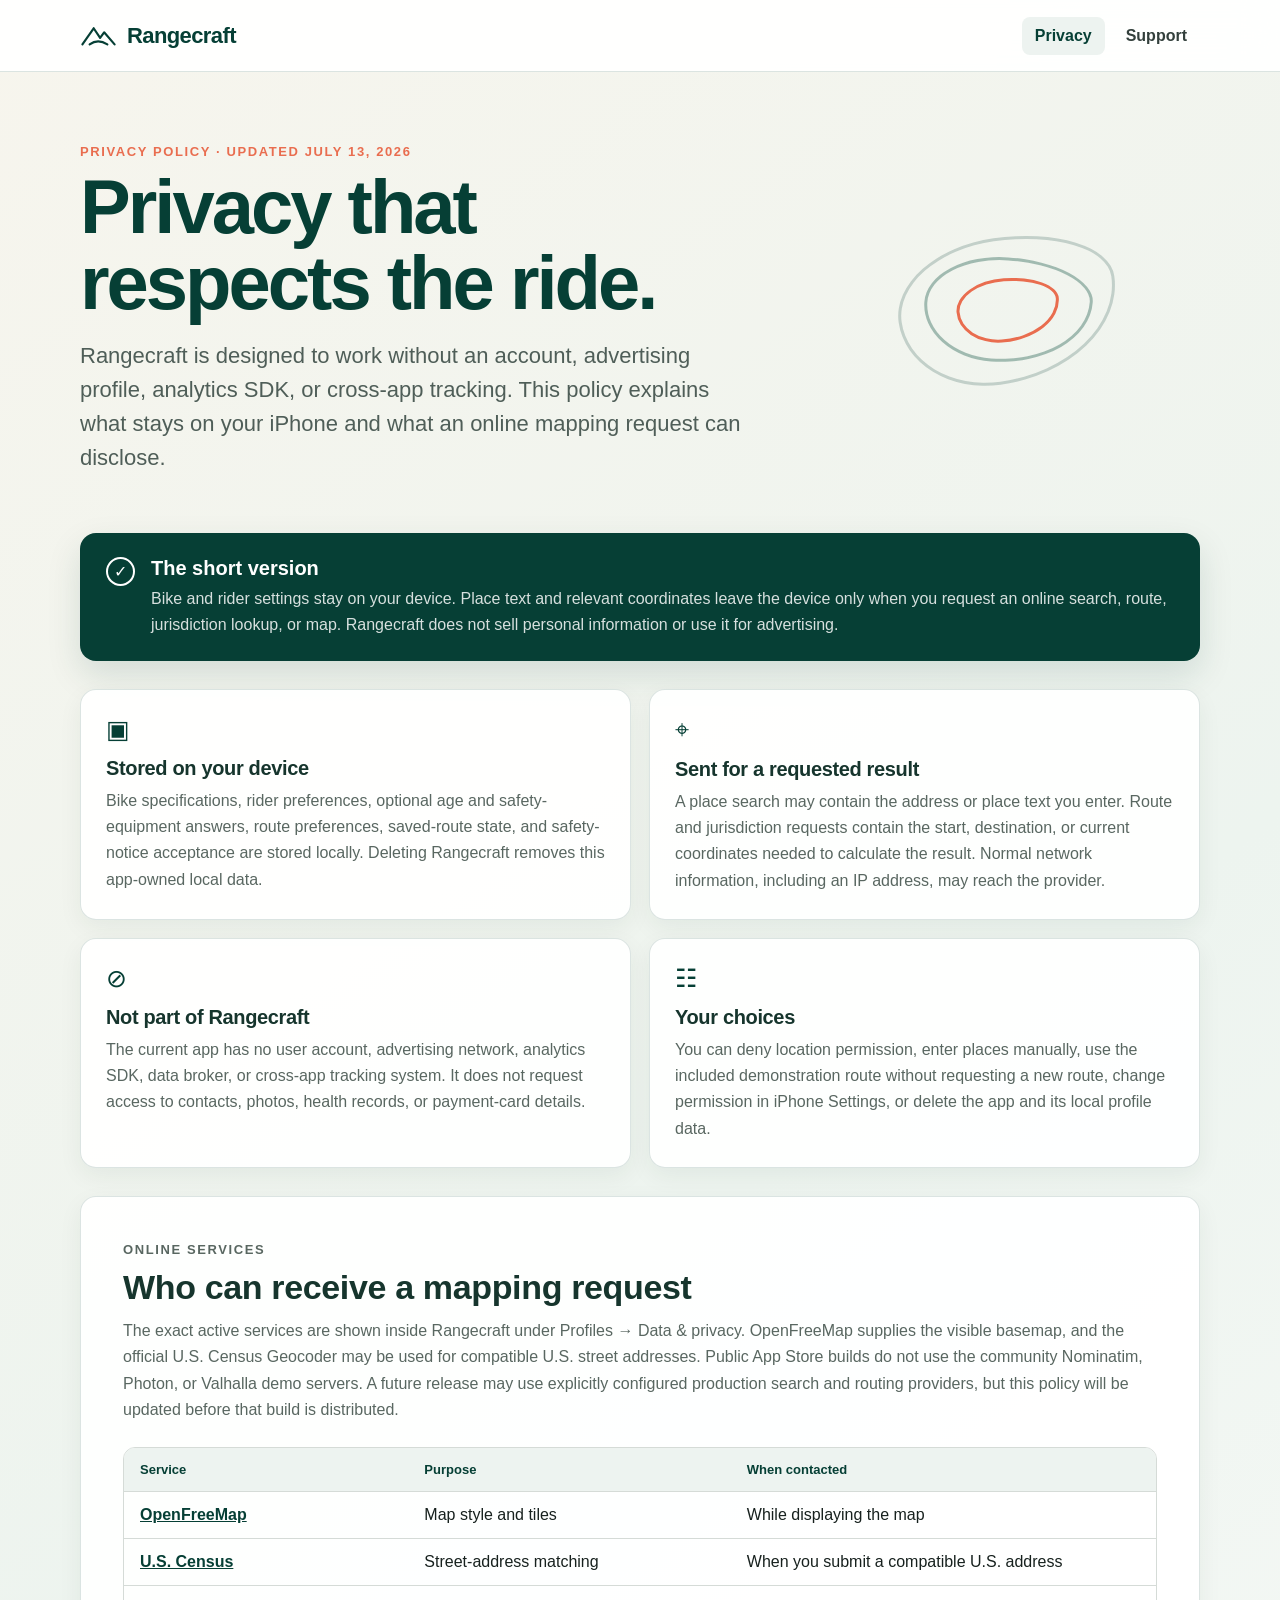
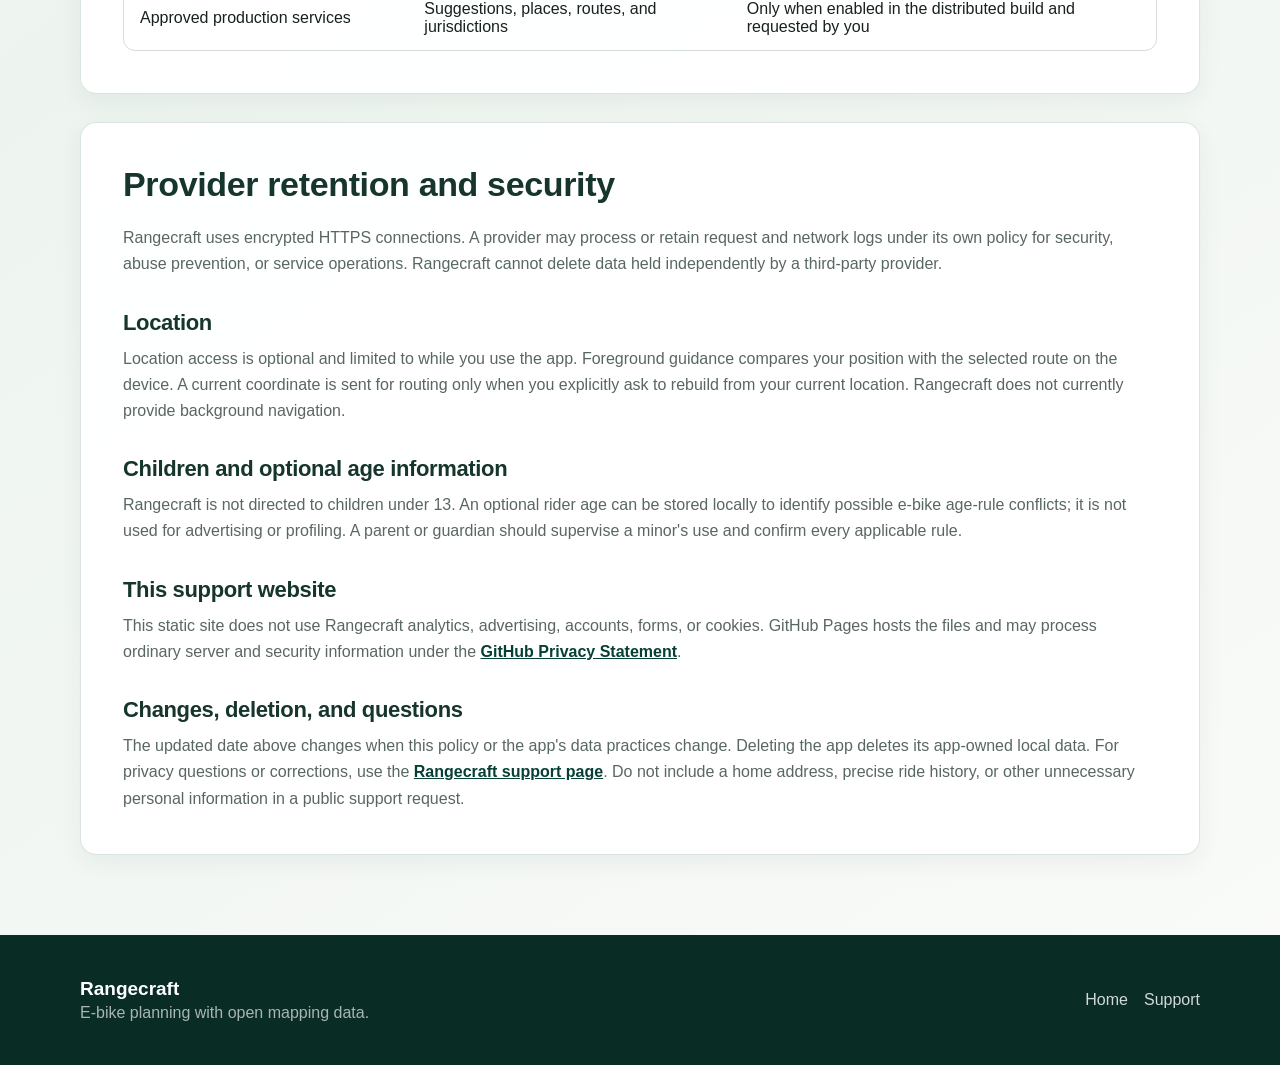
==== privacy/index.html @ 7d74fd7f "Publish Rangecraft privacy and support site" ====
<!doctype html>
<html lang="en">
  <head>
    <meta charset="UTF-8" />
    <meta name="viewport" content="width=device-width, initial-scale=1" />
    <meta name="description" content="Privacy policy for the Rangecraft e-bike route planner." />
    <meta name="color-scheme" content="light" />
    <title>Privacy Policy · Rangecraft</title>
    <link rel="canonical" href="https://moebiusrex.github.io/rangecraft-support/privacy/" />
    <link rel="stylesheet" href="../styles.css" />
  </head>
  <body>
    <header class="site-header">
      <a class="brand" href="../" aria-label="Rangecraft support home">
        <svg viewBox="0 0 46 32" role="img" aria-label="Rangecraft mountain route mark">
          <path d="M3 27 17 7l8 12 5-7 13 15" />
          <path d="M12 27c7-5 14-5 22 0" />
        </svg>
        <span>Rangecraft</span>
      </a>
      <nav aria-label="Information pages">
        <a aria-current="page" href="./">Privacy</a>
        <a href="../support/">Support</a>
      </nav>
    </header>

    <main class="page-shell">
      <section class="hero">
        <div>
          <p class="eyebrow">Privacy policy · Updated July 13, 2026</p>
          <h1>Privacy that respects the ride.</h1>
          <p class="hero-copy">
            Rangecraft is designed to work without an account, advertising profile, analytics SDK,
            or cross-app tracking. This policy explains what stays on your iPhone and what an online
            mapping request can disclose.
          </p>
        </div>
        <div class="contours" aria-hidden="true"><span></span><span></span><span></span></div>
      </section>

      <section class="callout callout--green">
        <div class="callout-symbol" aria-hidden="true">✓</div>
        <div>
          <h2>The short version</h2>
          <p>
            Bike and rider settings stay on your device. Place text and relevant coordinates leave
            the device only when you request an online search, route, jurisdiction lookup, or map.
            Rangecraft does not sell personal information or use it for advertising.
          </p>
        </div>
      </section>

      <div class="card-grid">
        <article class="card">
          <span class="card-icon" aria-hidden="true">▣</span>
          <h2>Stored on your device</h2>
          <p>
            Bike specifications, rider preferences, optional age and safety-equipment answers,
            route preferences, saved-route state, and safety-notice acceptance are stored locally.
            Deleting Rangecraft removes this app-owned local data.
          </p>
        </article>
        <article class="card">
          <span class="card-icon" aria-hidden="true">⌖</span>
          <h2>Sent for a requested result</h2>
          <p>
            A place search may contain the address or place text you enter. Route and jurisdiction
            requests contain the start, destination, or current coordinates needed to calculate the
            result. Normal network information, including an IP address, may reach the provider.
          </p>
        </article>
        <article class="card">
          <span class="card-icon" aria-hidden="true">⊘</span>
          <h2>Not part of Rangecraft</h2>
          <p>
            The current app has no user account, advertising network, analytics SDK, data broker,
            or cross-app tracking system. It does not request access to contacts, photos, health
            records, or payment-card details.
          </p>
        </article>
        <article class="card">
          <span class="card-icon" aria-hidden="true">☷</span>
          <h2>Your choices</h2>
          <p>
            You can deny location permission, enter places manually, use the included demonstration
            route without requesting a new route, change permission in iPhone Settings, or delete the
            app and its local profile data.
          </p>
        </article>
      </div>

      <section class="prose-section">
        <p class="kicker">Online services</p>
        <h2>Who can receive a mapping request</h2>
        <p>
          The exact active services are shown inside Rangecraft under Profiles → Data &amp; privacy.
          OpenFreeMap supplies the visible basemap, and the official U.S. Census Geocoder may be used
          for compatible U.S. street addresses. Public App Store builds do not use the community
          Nominatim, Photon, or Valhalla demo servers. A future release may use explicitly configured
          production search and routing providers, but this policy will be updated before that build
          is distributed.
        </p>

        <div class="provider-table" role="table" aria-label="Mapping provider purposes">
          <div class="provider-heading" role="row">
            <span role="columnheader">Service</span><span role="columnheader">Purpose</span><span role="columnheader">When contacted</span>
          </div>
          <div role="row">
            <a role="cell" href="https://openfreemap.org/privacy/">OpenFreeMap</a><span role="cell">Map style and tiles</span><span role="cell">While displaying the map</span>
          </div>
          <div role="row">
            <a role="cell" href="https://geocoding.geo.census.gov/geocoder/">U.S. Census</a><span role="cell">Street-address matching</span><span role="cell">When you submit a compatible U.S. address</span>
          </div>
          <div role="row">
            <span role="cell">Approved production services</span><span role="cell">Suggestions, places, routes, and jurisdictions</span><span role="cell">Only when enabled in the distributed build and requested by you</span>
          </div>
        </div>
      </section>

      <section class="prose-section stacked-prose">
        <h2>Provider retention and security</h2>
        <p>
          Rangecraft uses encrypted HTTPS connections. A provider may process or retain request and
          network logs under its own policy for security, abuse prevention, or service operations.
          Rangecraft cannot delete data held independently by a third-party provider.
        </p>
        <h2>Location</h2>
        <p>
          Location access is optional and limited to while you use the app. Foreground guidance compares
          your position with the selected route on the device. A current coordinate is sent for routing
          only when you explicitly ask to rebuild from your current location. Rangecraft does not
          currently provide background navigation.
        </p>
        <h2>Children and optional age information</h2>
        <p>
          Rangecraft is not directed to children under 13. An optional rider age can be stored locally
          to identify possible e-bike age-rule conflicts; it is not used for advertising or profiling.
          A parent or guardian should supervise a minor's use and confirm every applicable rule.
        </p>
        <h2>This support website</h2>
        <p>
          This static site does not use Rangecraft analytics, advertising, accounts, forms, or cookies.
          GitHub Pages hosts the files and may process ordinary server and security information under
          the <a href="https://docs.github.com/en/site-policy/privacy-policies/github-general-privacy-statement">GitHub Privacy Statement</a>.
        </p>
        <h2>Changes, deletion, and questions</h2>
        <p>
          The updated date above changes when this policy or the app's data practices change. Deleting
          the app deletes its app-owned local data. For privacy questions or corrections, use the
          <a href="../support/">Rangecraft support page</a>. Do not include a home address, precise
          ride history, or other unnecessary personal information in a public support request.
        </p>
      </section>
    </main>

    <footer class="site-footer">
      <div><strong>Rangecraft</strong><span>E-bike planning with open mapping data.</span></div>
      <div><a href="../">Home</a><a href="../support/">Support</a></div>
    </footer>
  </body>
</html>
---- styles.css ----
:root {
  color: #17211e;
  background: #f3f5ef;
  font-family: -apple-system, BlinkMacSystemFont, "Segoe UI", sans-serif;
  font-synthesis: none;
  text-rendering: optimizeLegibility;
  --ink: #17211e;
  --muted: #596761;
  --green: #063f35;
  --green-hover: #0a5547;
  --moss: #5f8b7f;
  --mint: #dfeae5;
  --sand: #f7f5ed;
  --coral: #e96d4f;
  --border: #d5dbd7;
}

* { box-sizing: border-box; }
html, body { min-width: 320px; min-height: 100%; margin: 0; }
body { background: linear-gradient(145deg, var(--sand), #edf4ef 48%, #fafbf9); }
a { color: var(--green); }
a:focus-visible { outline: 3px solid rgba(233, 109, 79, .45); outline-offset: 3px; border-radius: 4px; }

.site-header {
  min-height: 72px;
  display: flex;
  align-items: center;
  justify-content: space-between;
  gap: 24px;
  padding: 0 max(24px, calc((100vw - 1120px) / 2));
  border-bottom: 1px solid rgba(6, 63, 53, .14);
  background: rgba(255, 255, 255, .93);
  backdrop-filter: blur(16px);
  position: sticky;
  top: 0;
  z-index: 10;
}

.brand { display: inline-flex; align-items: center; gap: 10px; color: var(--green); text-decoration: none; font-size: 22px; font-weight: 750; letter-spacing: -.6px; }
.brand svg { width: 37px; height: 29px; fill: none; stroke: currentColor; stroke-width: 2.7; stroke-linecap: round; stroke-linejoin: round; }
.site-header nav { display: flex; align-items: center; gap: 8px; }
.site-header nav a { padding: 10px 13px; border-radius: 8px; color: #33403c; text-decoration: none; font-weight: 650; }
.site-header nav a:hover, .site-header nav a[aria-current="page"] { color: var(--green); background: #edf3f0; }

.page-shell { width: min(1120px, calc(100% - 40px)); margin: 0 auto; padding-bottom: 80px; }
.hero { min-height: 390px; display: grid; grid-template-columns: minmax(0, 680px) 1fr; align-items: center; gap: 56px; padding: 72px 0 58px; }
.hero--home { min-height: 460px; }
.hero h1 { max-width: 730px; margin: 10px 0 18px; color: var(--green); font-size: clamp(42px, 6vw, 76px); line-height: 1; letter-spacing: -3px; }
.hero-copy { max-width: 700px; margin: 0; color: #4f5e58; font-size: clamp(18px, 2vw, 22px); line-height: 1.55; }
.eyebrow, .kicker { margin: 0; color: var(--coral); font-size: 13px; font-weight: 750; letter-spacing: 1.6px; text-transform: uppercase; }
.contours { min-height: 250px; position: relative; }
.contours span { position: absolute; inset: 50%; width: 220px; height: 146px; border: 3px solid rgba(6, 63, 53, .2); border-radius: 48% 52% 58% 42% / 48% 37% 63% 52%; transform: translate(-50%, -50%) rotate(-8deg); }
.contours span:nth-child(2) { width: 168px; height: 105px; border-color: rgba(95, 139, 127, .55); transform: translate(-50%, -50%) rotate(4deg); }
.contours span:nth-child(3) { width: 103px; height: 64px; border-color: var(--coral); transform: translate(-50%, -50%) rotate(-4deg); }

.choice-grid, .card-grid { display: grid; grid-template-columns: repeat(2, minmax(0, 1fr)); gap: 18px; }
.choice-card, .card, .prose-section { border: 1px solid rgba(6, 63, 53, .14); border-radius: 16px; background: rgba(255, 255, 255, .94); box-shadow: 0 8px 24px rgba(20, 50, 41, .06); }
.choice-card { min-height: 150px; display: grid; grid-template-columns: auto 1fr auto; align-items: center; gap: 18px; padding: 25px; color: var(--ink); text-decoration: none; }
.choice-card:hover { border-color: rgba(6, 63, 53, .35); box-shadow: 0 12px 30px rgba(20, 50, 41, .1); transform: translateY(-1px); }
.choice-icon { width: 48px; height: 48px; display: grid; place-items: center; border-radius: 50%; color: white; background: var(--green); font-size: 23px; font-weight: 700; }
.choice-card strong, .choice-card small { display: block; }
.choice-card strong { color: var(--green); font-size: 22px; }
.choice-card small { margin-top: 6px; color: var(--muted); font-size: 15px; line-height: 1.45; }
.choice-card .arrow { color: var(--coral); font-size: 25px; }

.notice, .callout { display: grid; grid-template-columns: auto 1fr; gap: 16px; align-items: start; border-radius: 16px; }
.notice { margin-top: 28px; padding: 24px 26px; border: 1px solid #e9b1a2; background: #fff2ed; }
.notice-symbol, .callout-symbol { width: 29px; height: 29px; display: grid; place-items: center; border: 2px solid currentColor; border-radius: 50%; font-weight: 800; }
.notice h2, .callout h2 { margin: 0 0 6px; font-size: 20px; }
.notice p, .callout p { margin: 0; line-height: 1.58; }
.callout { margin-bottom: 28px; padding: 24px 26px; color: white; box-shadow: 0 14px 34px rgba(6, 63, 53, .13); }
.callout--green { background: var(--green); }
.callout--safety { background: #633023; }
.callout p { color: rgba(255, 255, 255, .84); }

.card { padding: 25px; }
.card-icon { display: block; color: var(--green); font-size: 25px; font-weight: 750; }
.card h2, .prose-section h2 { color: #16352d; letter-spacing: -.35px; }
.card h2 { margin: 13px 0 8px; font-size: 20px; }
.card p, .prose-section p { margin: 0; color: var(--muted); line-height: 1.64; }
.card a, .prose-section a { font-weight: 680; }

.prose-section { margin-top: 28px; padding: clamp(25px, 4vw, 42px); }
.prose-section > h2:first-of-type { margin: 8px 0 11px; font-size: clamp(25px, 3vw, 34px); }
.provider-table { margin-top: 24px; border: 1px solid var(--border); border-radius: 12px; overflow: hidden; }
.provider-table > div { display: grid; grid-template-columns: 1.05fr 1.2fr 1.55fr; gap: 18px; padding: 14px 16px; border-top: 1px solid var(--border); align-items: center; }
.provider-table > div:first-child { border-top: 0; }
.provider-heading { background: #edf3f0; color: var(--green); font-size: 13px; font-weight: 750; }
.stacked-prose { display: grid; gap: 10px; }
.stacked-prose h2 { margin: 22px 0 0; font-size: 22px; }
.stacked-prose h2:first-child { margin-top: 0; }
.support-contact { background: linear-gradient(135deg, rgba(255, 255, 255, .97), rgba(223, 234, 229, .9)); }
.privacy-warning { max-width: 790px; margin-top: 20px; padding: 14px 16px; border: 1px solid #e1bd72; border-radius: 10px; color: #684e19; background: #fff8e7; line-height: 1.5; }
.privacy-warning strong { display: block; margin-bottom: 3px; }
.primary-link { width: fit-content; min-height: 48px; display: inline-flex; align-items: center; gap: 10px; margin-top: 20px; padding: 11px 17px; border-radius: 9px; color: white !important; background: var(--green); text-decoration: none; }
.primary-link:hover { background: var(--green-hover); }
.contact-secondary { margin-top: 17px !important; font-size: 14px; }

.site-footer { min-height: 130px; display: flex; align-items: center; justify-content: space-between; gap: 28px; padding: 28px max(24px, calc((100vw - 1120px) / 2)); border-top: 1px solid rgba(6, 63, 53, .14); color: white; background: #092c25; }
.site-footer > div { display: flex; align-items: center; gap: 16px; }
.site-footer > div:first-child { display: grid; gap: 4px; }
.site-footer strong { font-size: 19px; }
.site-footer span { color: rgba(255, 255, 255, .65); }
.site-footer a { color: rgba(255, 255, 255, .82); text-decoration: none; }
.site-footer a:hover { color: white; text-decoration: underline; }

@media (max-width: 800px) {
  .hero { grid-template-columns: 1fr; min-height: 0; padding: 64px 0 48px; }
  .hero--home { min-height: 0; }
  .contours { display: none; }
}

@media (max-width: 640px) {
  .site-header { min-height: 64px; padding: 0 16px; }
  .brand { font-size: 19px; }
  .brand svg { width: 32px; }
  .site-header nav a { padding: 9px 8px; font-size: 14px; }
  .page-shell { width: min(100% - 28px, 1120px); padding-bottom: 52px; }
  .hero { padding: 48px 0 36px; }
  .hero h1 { font-size: 43px; letter-spacing: -2px; }
  .choice-grid, .card-grid { grid-template-columns: 1fr; }
  .choice-card { grid-template-columns: auto 1fr; }
  .choice-card .arrow { display: none; }
  .notice, .callout { padding: 20px; }
  .provider-table { border: 0; display: grid; gap: 10px; overflow: visible; }
  .provider-table > div { grid-template-columns: 1fr; gap: 4px; border: 1px solid var(--border); border-radius: 10px; background: white; }
  .provider-heading { display: none !important; }
  .site-footer { align-items: flex-start; flex-direction: column; }
  .site-footer > div:last-child { flex-wrap: wrap; }
}

@media (prefers-reduced-motion: reduce) {
  *, *::before, *::after { scroll-behavior: auto !important; transition-duration: .01ms !important; }
}
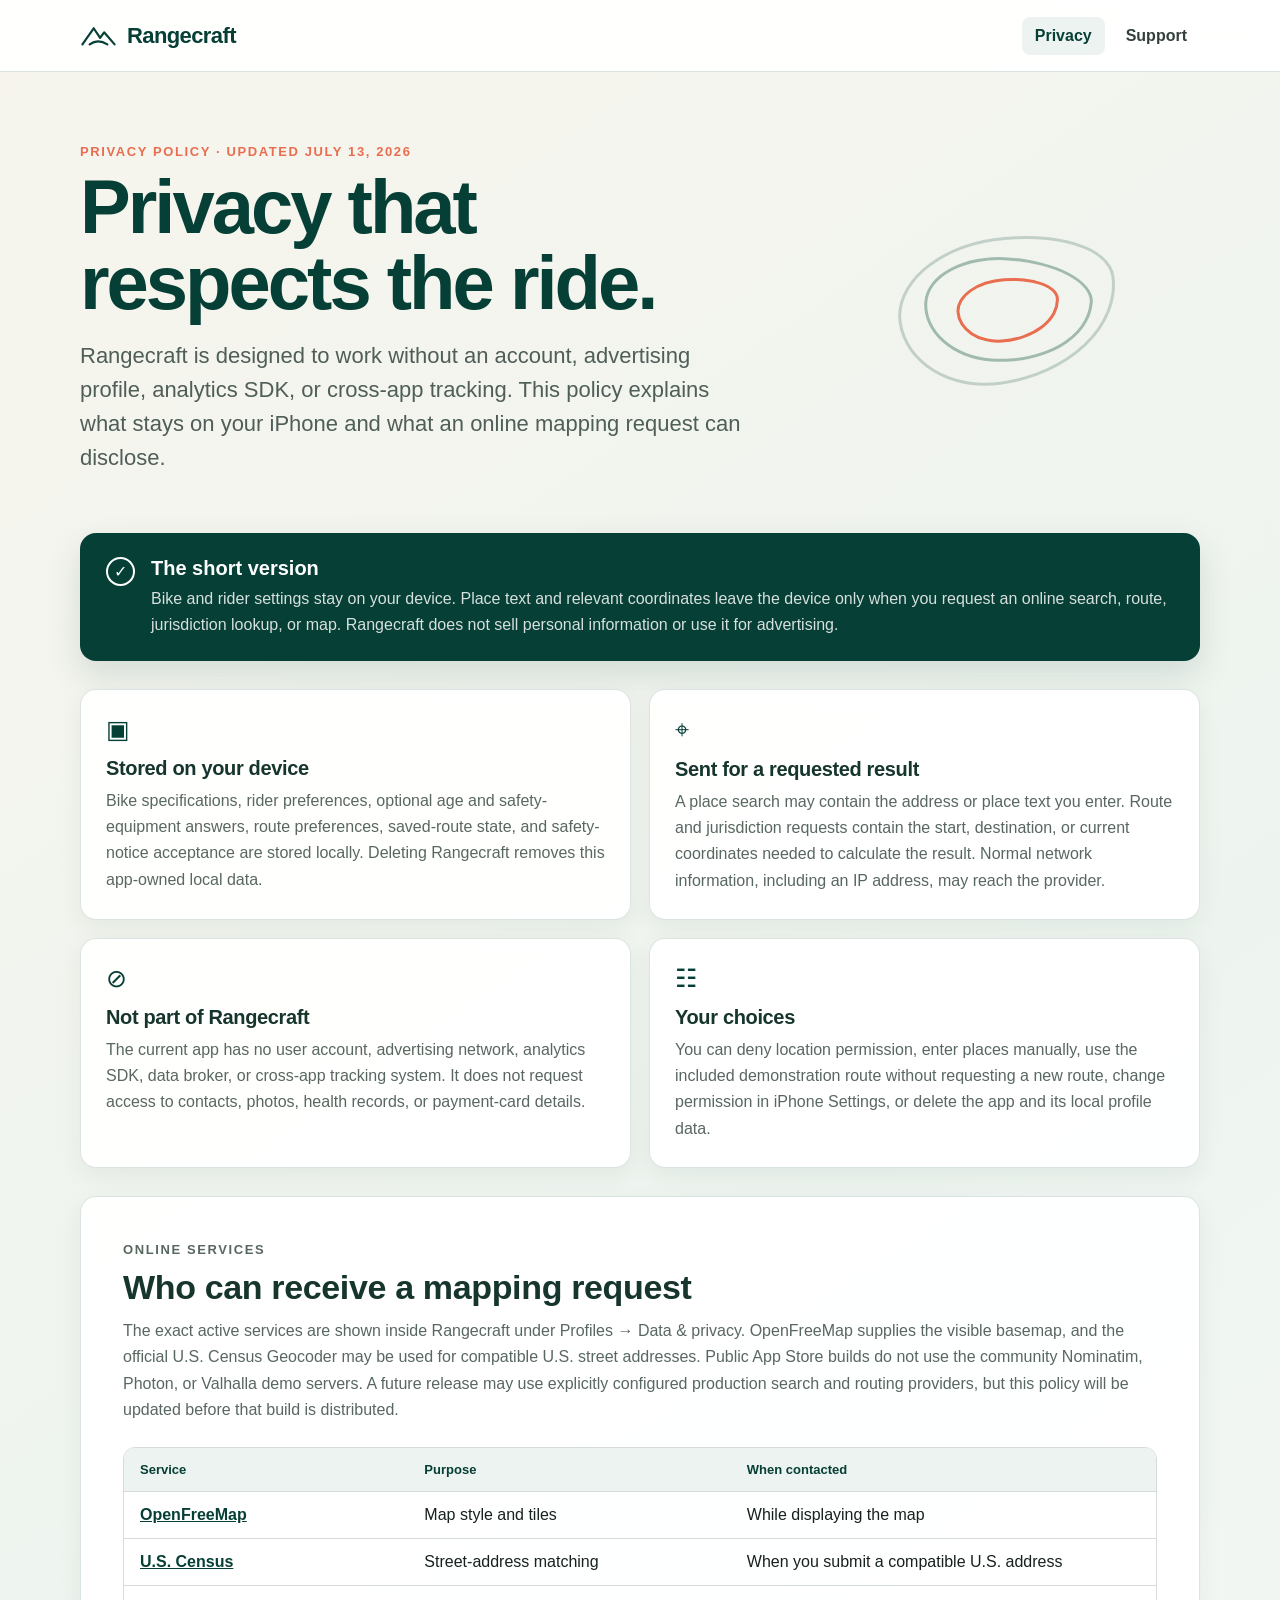
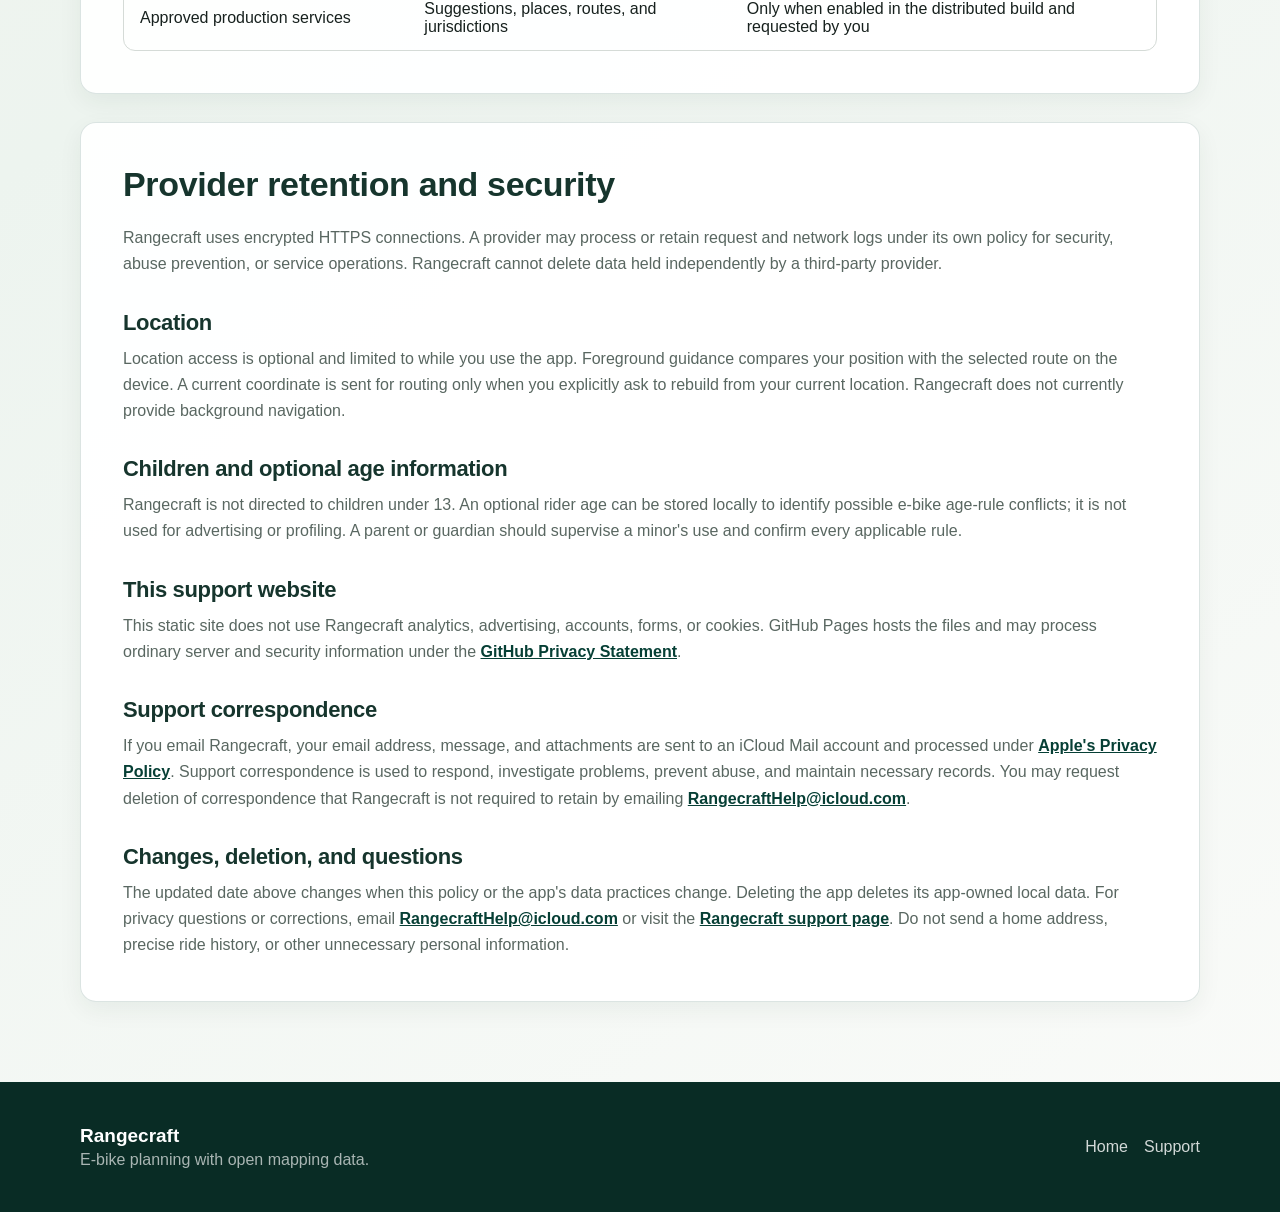
==== commit bdab5c2c: "Add private Rangecraft support contact" ====
--- a/privacy/index.html
+++ b/privacy/index.html
@@ -143,12 +143,21 @@
           GitHub Pages hosts the files and may process ordinary server and security information under
           the <a href="https://docs.github.com/en/site-policy/privacy-policies/github-general-privacy-statement">GitHub Privacy Statement</a>.
         </p>
+        <h2>Support correspondence</h2>
+        <p>
+          If you email Rangecraft, your email address, message, and attachments are sent to an iCloud
+          Mail account and processed under <a href="https://www.apple.com/legal/privacy/">Apple's Privacy Policy</a>.
+          Support correspondence is used to respond, investigate problems, prevent abuse, and maintain
+          necessary records. You may request deletion of correspondence that Rangecraft is not required
+          to retain by emailing <a href="mailto:RangecraftHelp@icloud.com">RangecraftHelp@icloud.com</a>.
+        </p>
         <h2>Changes, deletion, and questions</h2>
         <p>
           The updated date above changes when this policy or the app's data practices change. Deleting
-          the app deletes its app-owned local data. For privacy questions or corrections, use the
-          <a href="../support/">Rangecraft support page</a>. Do not include a home address, precise
-          ride history, or other unnecessary personal information in a public support request.
+          the app deletes its app-owned local data. For privacy questions or corrections, email
+          <a href="mailto:RangecraftHelp@icloud.com">RangecraftHelp@icloud.com</a> or visit the
+          <a href="../support/">Rangecraft support page</a>. Do not send a home address, precise ride
+          history, or other unnecessary personal information.
         </p>
       </section>
     </main>
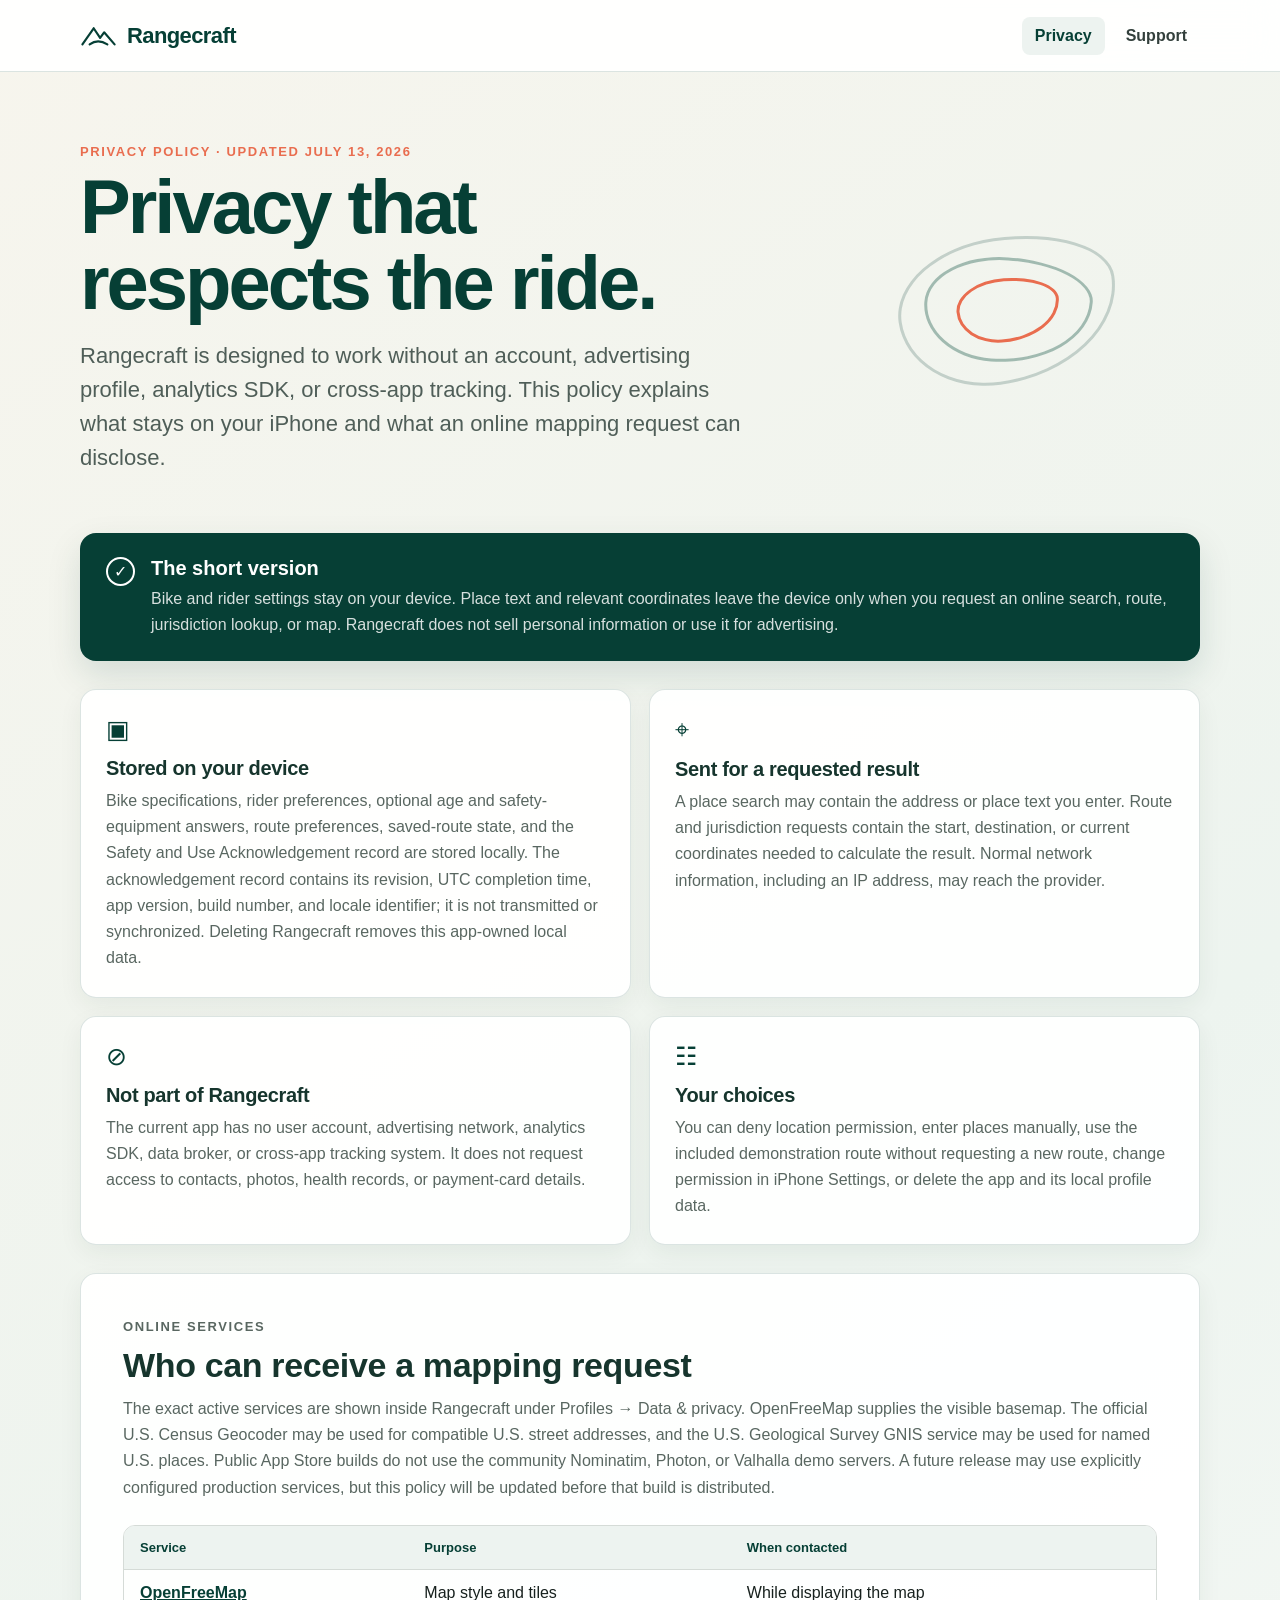
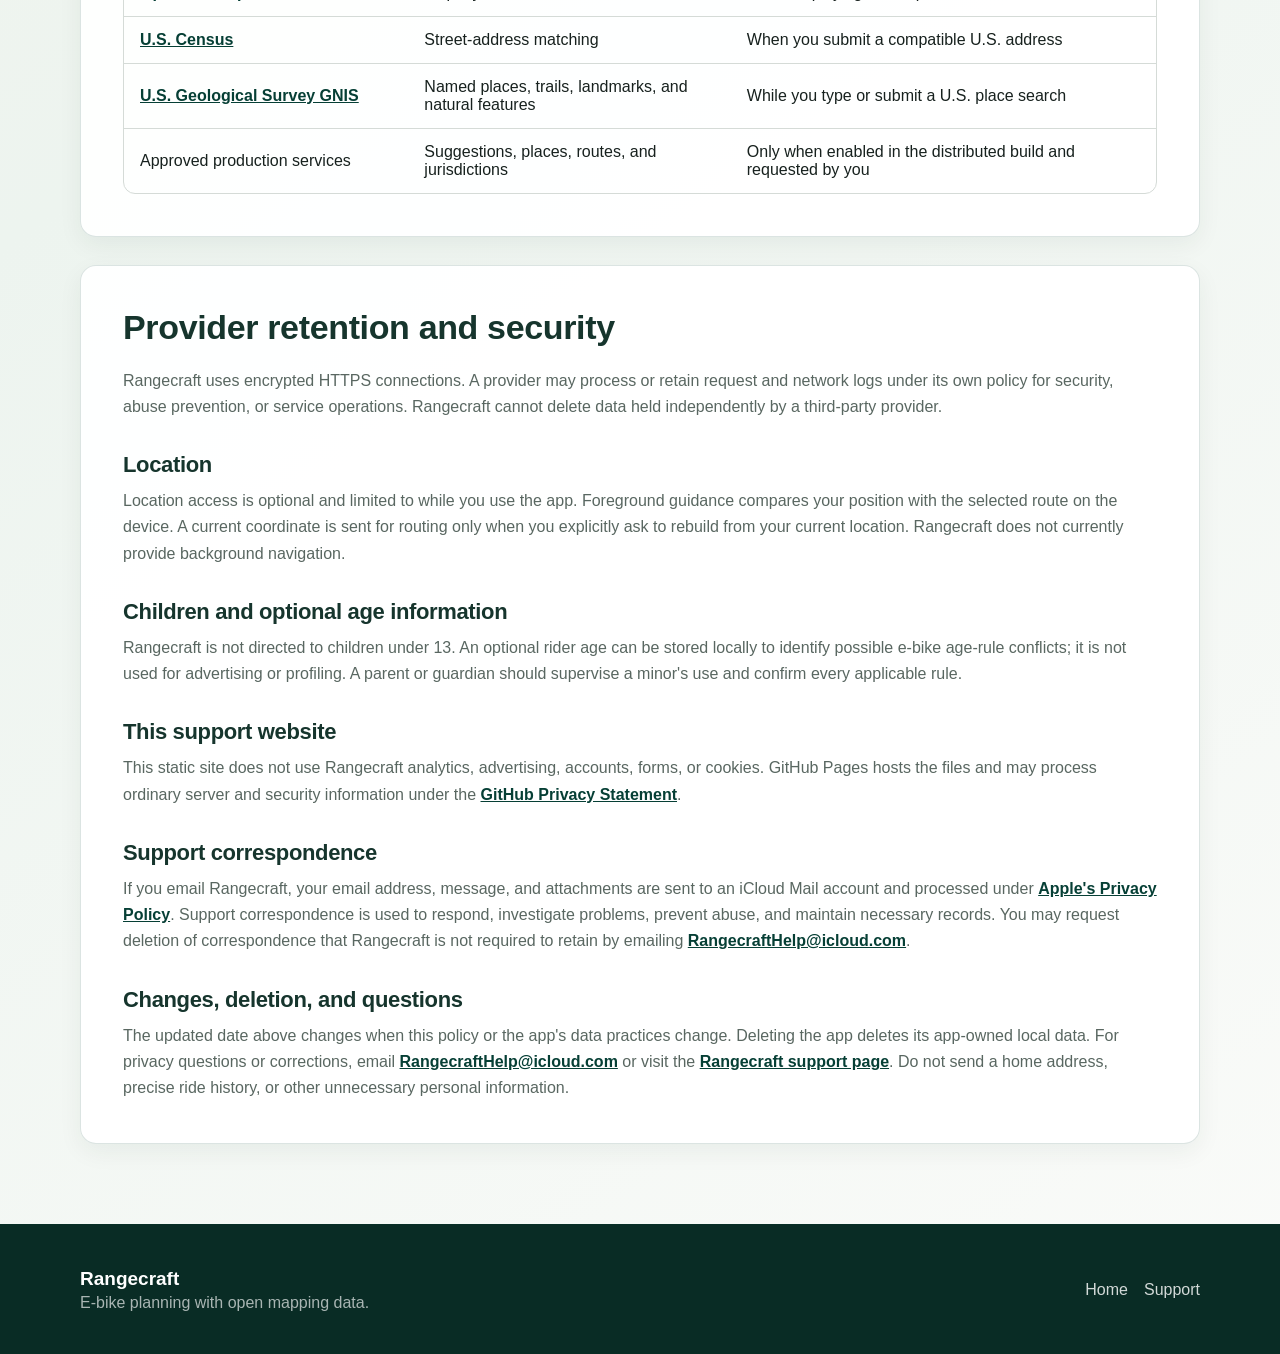
==== commit ae063e63: "Align public safety and privacy guidance" ====
--- a/privacy/index.html
+++ b/privacy/index.html
@@ -56,7 +56,9 @@
           <h2>Stored on your device</h2>
           <p>
             Bike specifications, rider preferences, optional age and safety-equipment answers,
-            route preferences, saved-route state, and safety-notice acceptance are stored locally.
+            route preferences, saved-route state, and the Safety and Use Acknowledgement record are
+            stored locally. The acknowledgement record contains its revision, UTC completion time,
+            app version, build number, and locale identifier; it is not transmitted or synchronized.
             Deleting Rangecraft removes this app-owned local data.
           </p>
         </article>
@@ -94,11 +96,11 @@
         <h2>Who can receive a mapping request</h2>
         <p>
           The exact active services are shown inside Rangecraft under Profiles → Data &amp; privacy.
-          OpenFreeMap supplies the visible basemap, and the official U.S. Census Geocoder may be used
-          for compatible U.S. street addresses. Public App Store builds do not use the community
-          Nominatim, Photon, or Valhalla demo servers. A future release may use explicitly configured
-          production search and routing providers, but this policy will be updated before that build
-          is distributed.
+          OpenFreeMap supplies the visible basemap. The official U.S. Census Geocoder may be used
+          for compatible U.S. street addresses, and the U.S. Geological Survey GNIS service may be
+          used for named U.S. places. Public App Store builds do not use the community Nominatim,
+          Photon, or Valhalla demo servers. A future release may use explicitly configured production
+          services, but this policy will be updated before that build is distributed.
         </p>
 
         <div class="provider-table" role="table" aria-label="Mapping provider purposes">
@@ -110,6 +112,9 @@
           </div>
           <div role="row">
             <a role="cell" href="https://geocoding.geo.census.gov/geocoder/">U.S. Census</a><span role="cell">Street-address matching</span><span role="cell">When you submit a compatible U.S. address</span>
+          </div>
+          <div role="row">
+            <a role="cell" href="https://www.usgs.gov/us-board-on-geographic-names/download-gnis-data">U.S. Geological Survey GNIS</a><span role="cell">Named places, trails, landmarks, and natural features</span><span role="cell">While you type or submit a U.S. place search</span>
           </div>
           <div role="row">
             <span role="cell">Approved production services</span><span role="cell">Suggestions, places, routes, and jurisdictions</span><span role="cell">Only when enabled in the distributed build and requested by you</span>
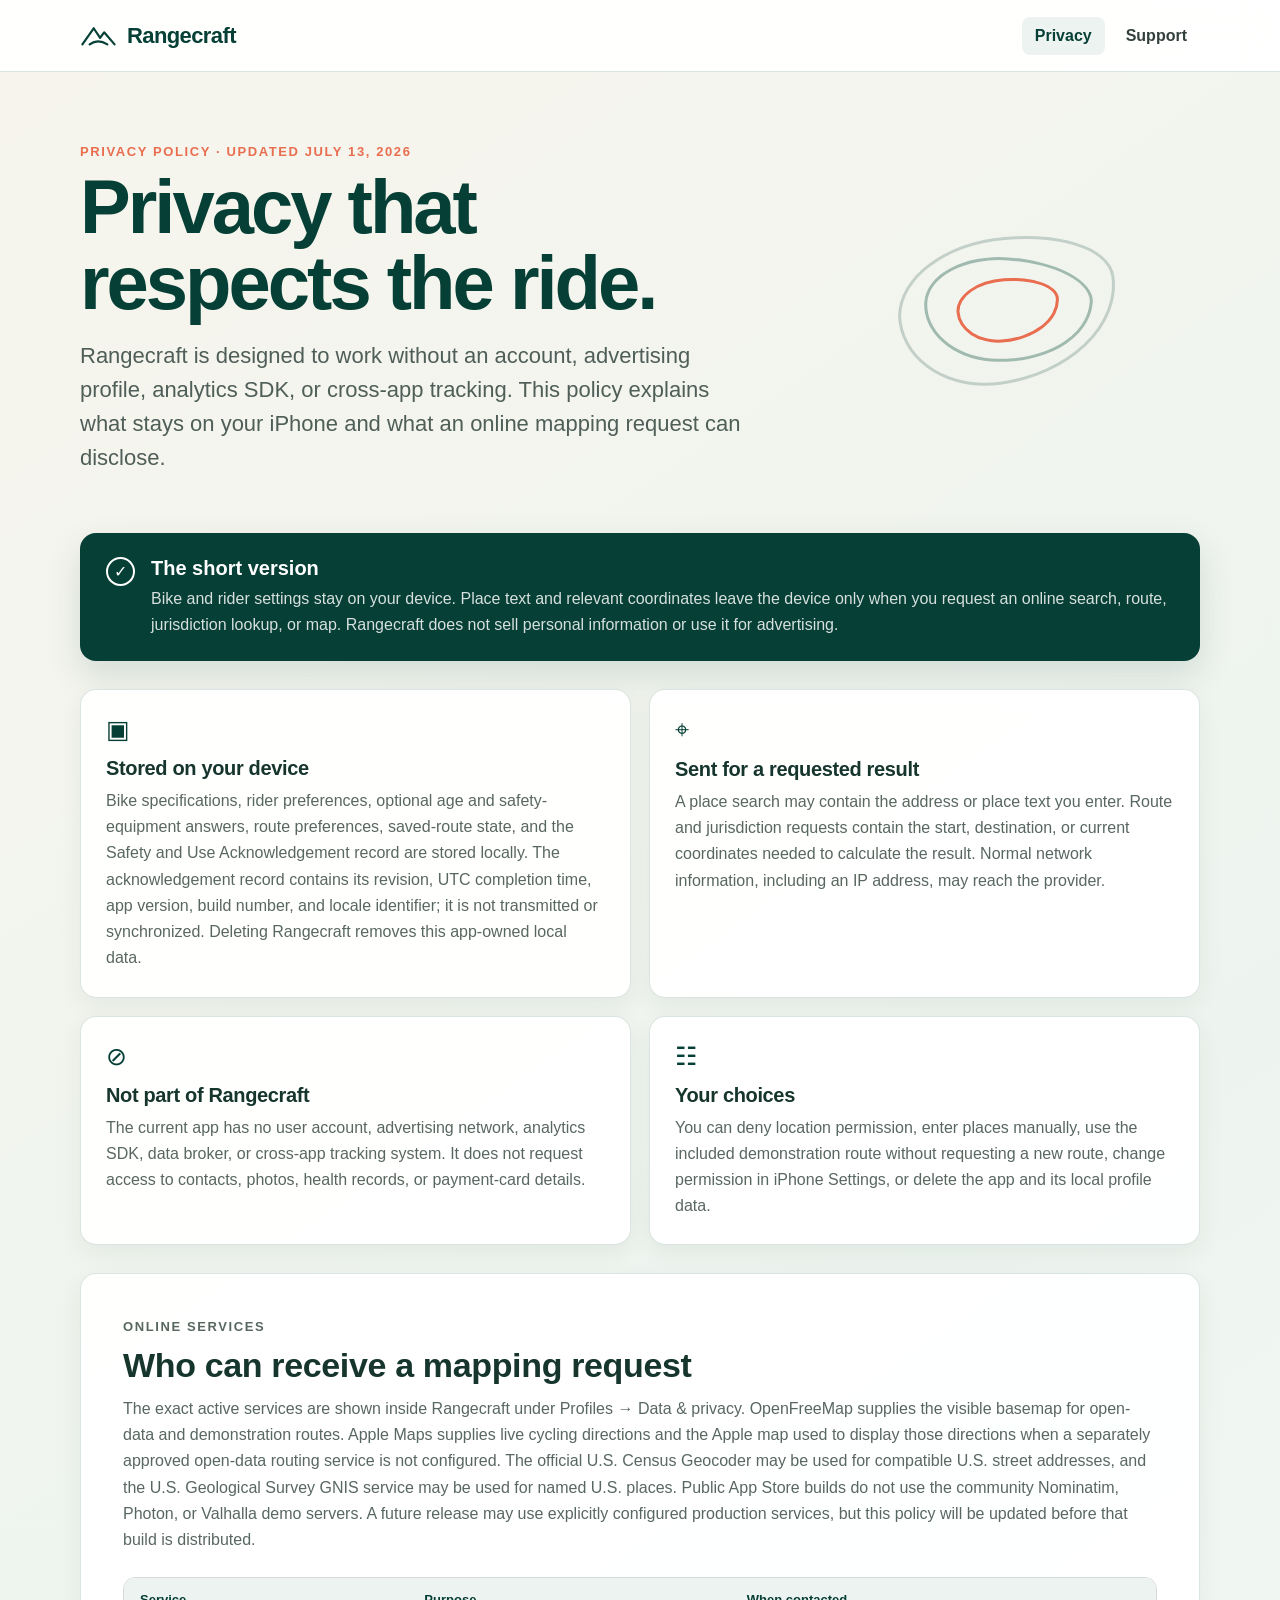
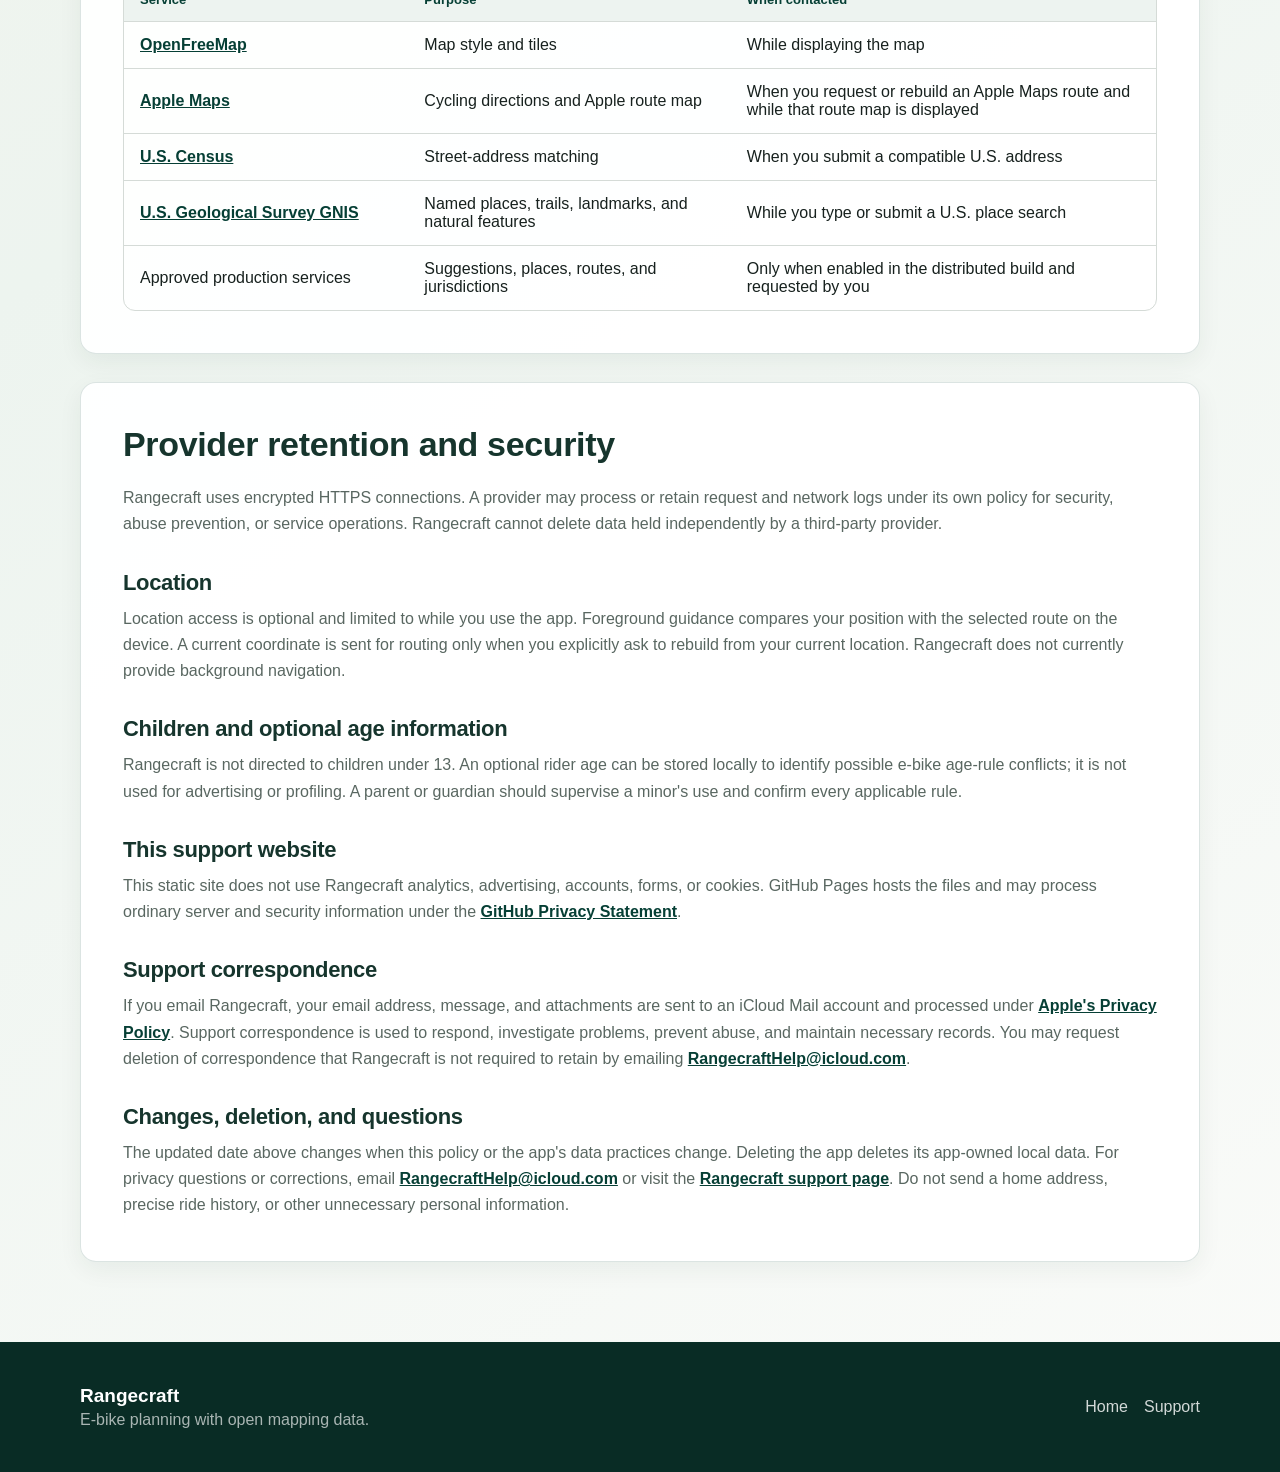
==== commit 159f12d6: "Document Apple Maps routing privacy" ====
--- a/privacy/index.html
+++ b/privacy/index.html
@@ -96,11 +96,13 @@
         <h2>Who can receive a mapping request</h2>
         <p>
           The exact active services are shown inside Rangecraft under Profiles → Data &amp; privacy.
-          OpenFreeMap supplies the visible basemap. The official U.S. Census Geocoder may be used
-          for compatible U.S. street addresses, and the U.S. Geological Survey GNIS service may be
-          used for named U.S. places. Public App Store builds do not use the community Nominatim,
-          Photon, or Valhalla demo servers. A future release may use explicitly configured production
-          services, but this policy will be updated before that build is distributed.
+          OpenFreeMap supplies the visible basemap for open-data and demonstration routes. Apple Maps
+          supplies live cycling directions and the Apple map used to display those directions when a
+          separately approved open-data routing service is not configured. The official U.S. Census
+          Geocoder may be used for compatible U.S. street addresses, and the U.S. Geological Survey
+          GNIS service may be used for named U.S. places. Public App Store builds do not use the
+          community Nominatim, Photon, or Valhalla demo servers. A future release may use explicitly
+          configured production services, but this policy will be updated before that build is distributed.
         </p>
 
         <div class="provider-table" role="table" aria-label="Mapping provider purposes">
@@ -109,6 +111,9 @@
           </div>
           <div role="row">
             <a role="cell" href="https://openfreemap.org/privacy/">OpenFreeMap</a><span role="cell">Map style and tiles</span><span role="cell">While displaying the map</span>
+          </div>
+          <div role="row">
+            <a role="cell" href="https://www.apple.com/legal/privacy/data/en/apple-maps/">Apple Maps</a><span role="cell">Cycling directions and Apple route map</span><span role="cell">When you request or rebuild an Apple Maps route and while that route map is displayed</span>
           </div>
           <div role="row">
             <a role="cell" href="https://geocoding.geo.census.gov/geocoder/">U.S. Census</a><span role="cell">Street-address matching</span><span role="cell">When you submit a compatible U.S. address</span>
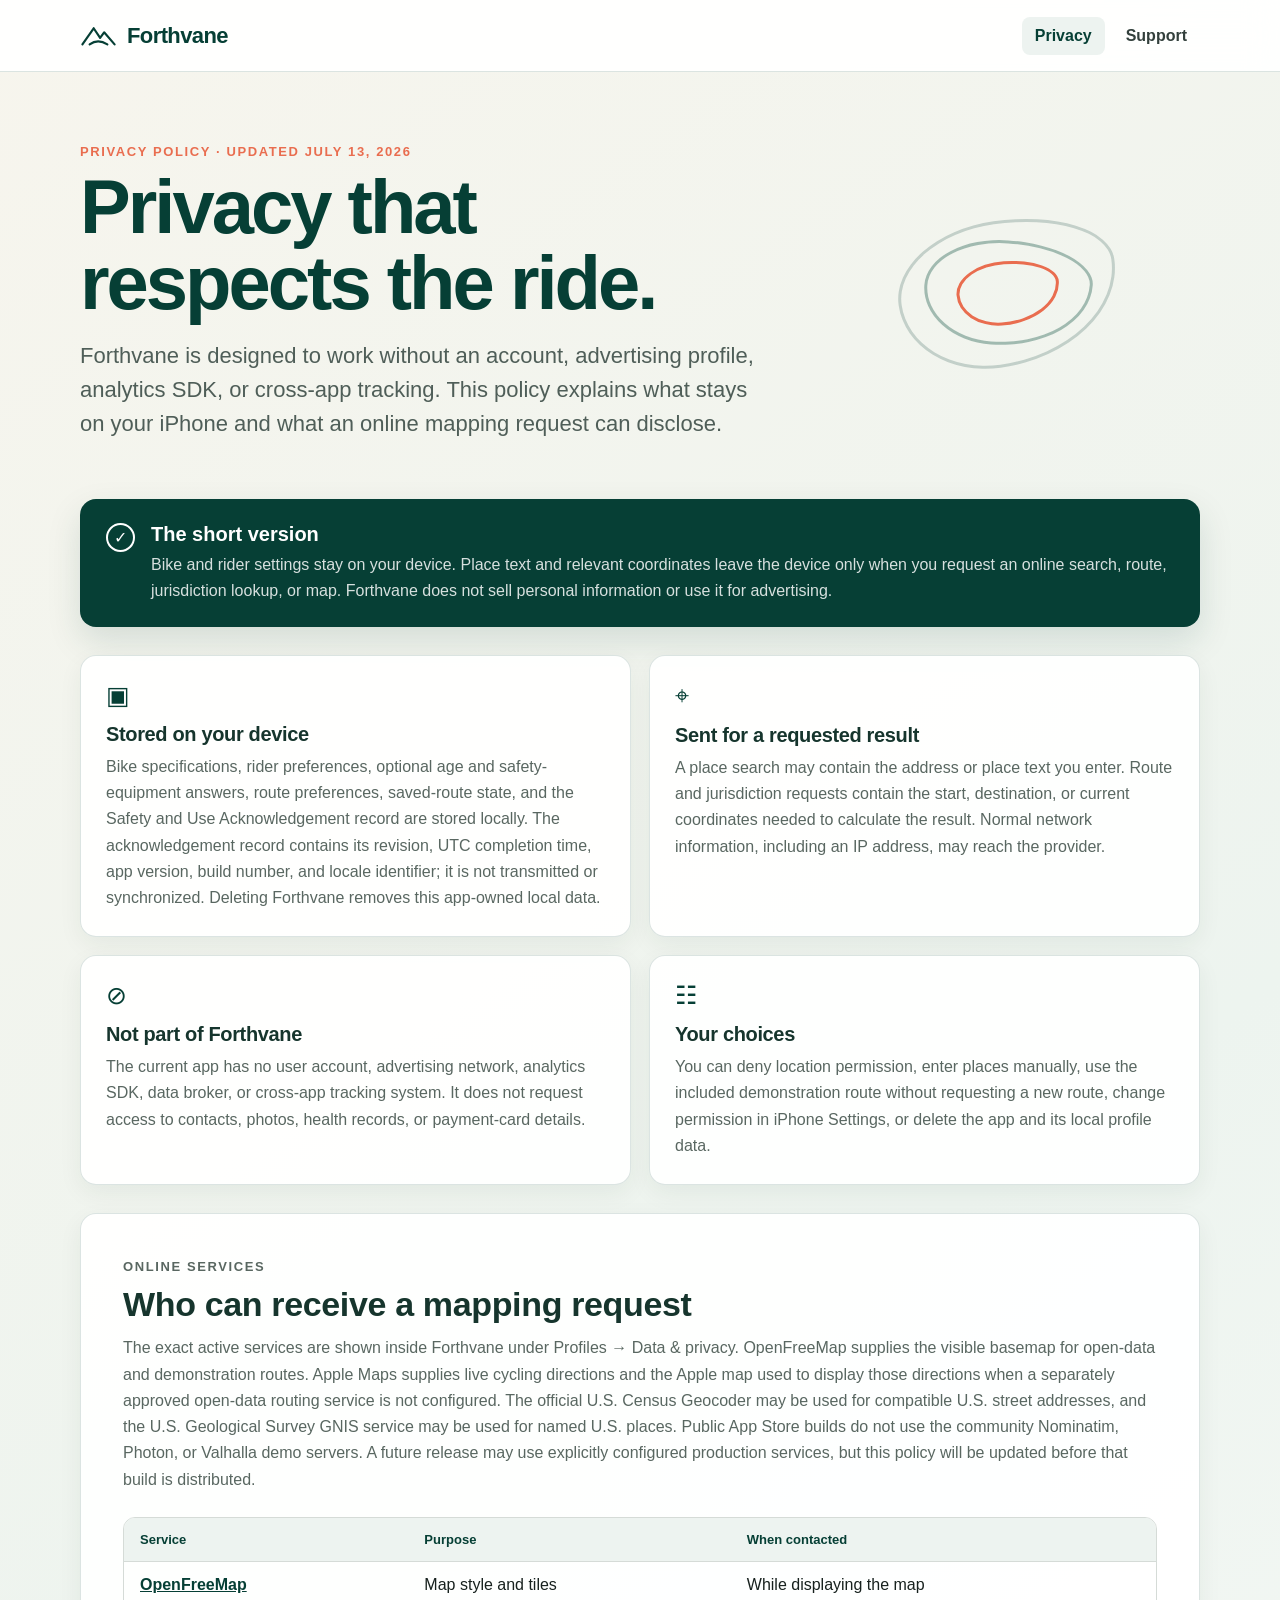
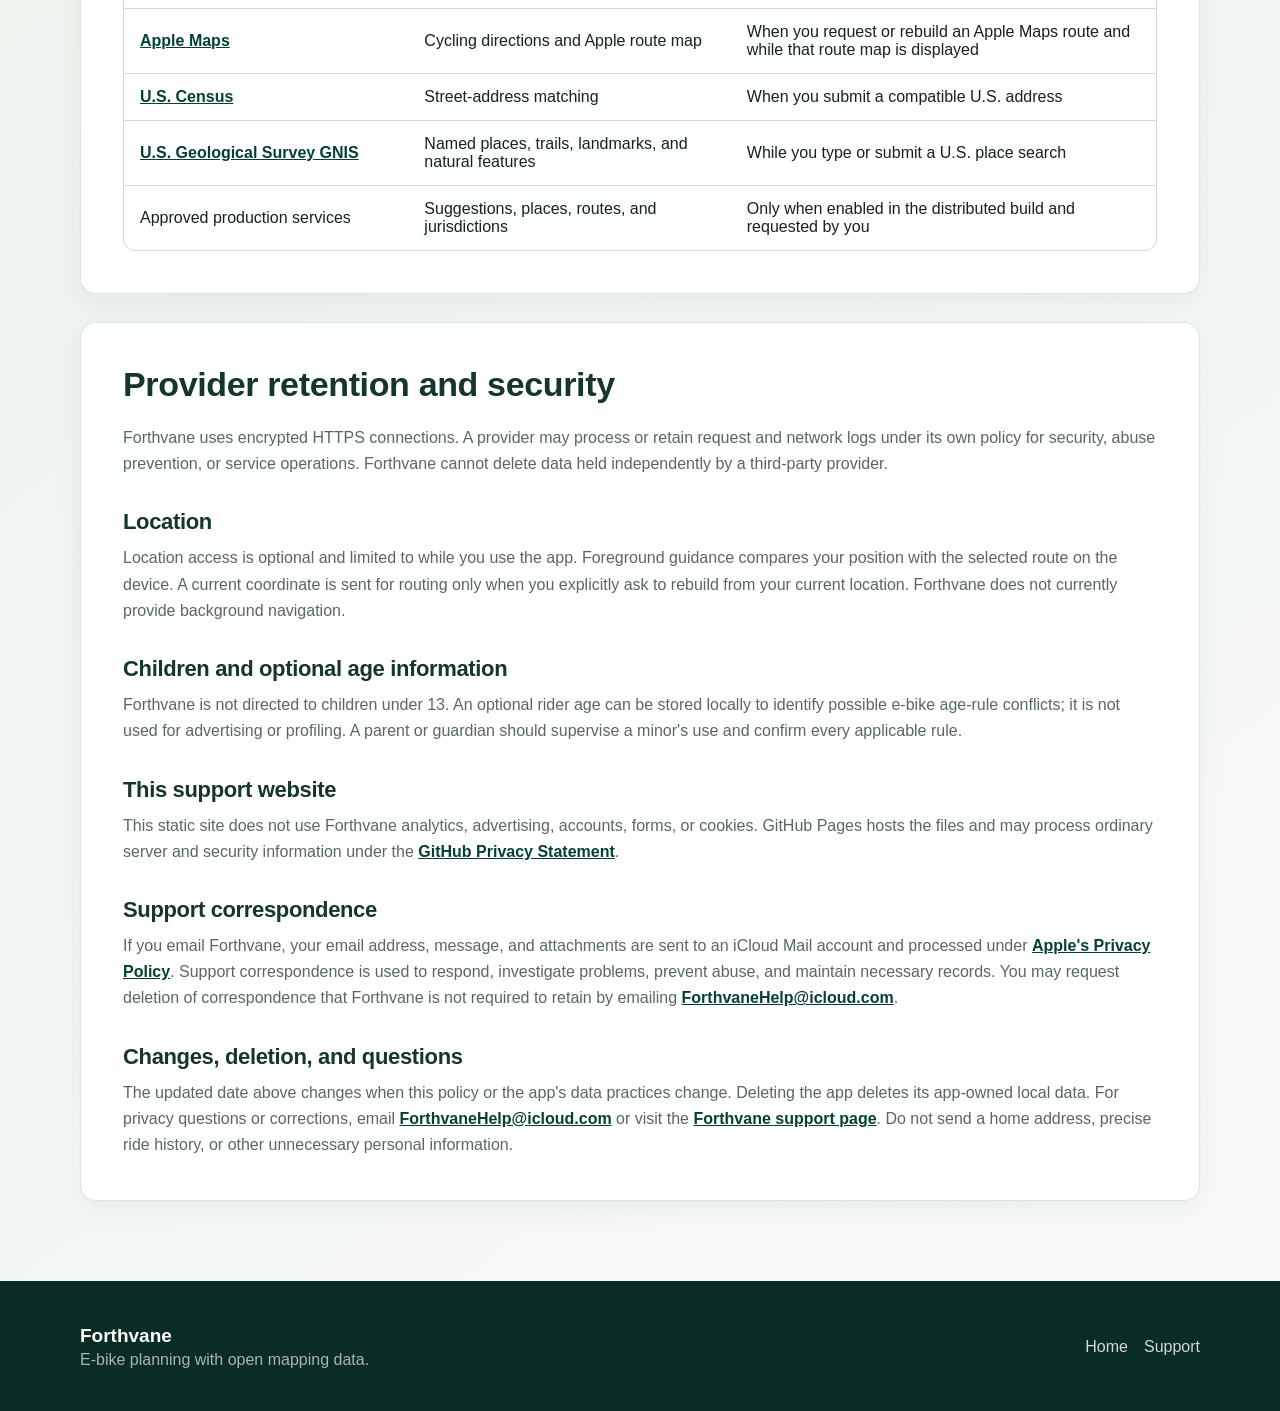
==== commit 0b64ea07: "Publish Forthvane support email" ====
--- a/privacy/index.html
+++ b/privacy/index.html
@@ -3,20 +3,20 @@
   <head>
     <meta charset="UTF-8" />
     <meta name="viewport" content="width=device-width, initial-scale=1" />
-    <meta name="description" content="Privacy policy for the Rangecraft e-bike route planner." />
+    <meta name="description" content="Privacy policy for the Forthvane e-bike route planner." />
     <meta name="color-scheme" content="light" />
-    <title>Privacy Policy · Rangecraft</title>
-    <link rel="canonical" href="https://moebiusrex.github.io/rangecraft-support/privacy/" />
+    <title>Privacy Policy · Forthvane</title>
+    <link rel="canonical" href="https://moebiusrex.github.io/forthvane-support/privacy/" />
     <link rel="stylesheet" href="../styles.css" />
   </head>
   <body>
     <header class="site-header">
-      <a class="brand" href="../" aria-label="Rangecraft support home">
-        <svg viewBox="0 0 46 32" role="img" aria-label="Rangecraft mountain route mark">
+      <a class="brand" href="../" aria-label="Forthvane support home">
+        <svg viewBox="0 0 46 32" role="img" aria-label="Forthvane mountain route mark">
           <path d="M3 27 17 7l8 12 5-7 13 15" />
           <path d="M12 27c7-5 14-5 22 0" />
         </svg>
-        <span>Rangecraft</span>
+        <span>Forthvane</span>
       </a>
       <nav aria-label="Information pages">
         <a aria-current="page" href="./">Privacy</a>
@@ -30,7 +30,7 @@
           <p class="eyebrow">Privacy policy · Updated July 13, 2026</p>
           <h1>Privacy that respects the ride.</h1>
           <p class="hero-copy">
-            Rangecraft is designed to work without an account, advertising profile, analytics SDK,
+            Forthvane is designed to work without an account, advertising profile, analytics SDK,
             or cross-app tracking. This policy explains what stays on your iPhone and what an online
             mapping request can disclose.
           </p>
@@ -45,7 +45,7 @@
           <p>
             Bike and rider settings stay on your device. Place text and relevant coordinates leave
             the device only when you request an online search, route, jurisdiction lookup, or map.
-            Rangecraft does not sell personal information or use it for advertising.
+            Forthvane does not sell personal information or use it for advertising.
           </p>
         </div>
       </section>
@@ -59,7 +59,7 @@
             route preferences, saved-route state, and the Safety and Use Acknowledgement record are
             stored locally. The acknowledgement record contains its revision, UTC completion time,
             app version, build number, and locale identifier; it is not transmitted or synchronized.
-            Deleting Rangecraft removes this app-owned local data.
+            Deleting Forthvane removes this app-owned local data.
           </p>
         </article>
         <article class="card">
@@ -73,7 +73,7 @@
         </article>
         <article class="card">
           <span class="card-icon" aria-hidden="true">⊘</span>
-          <h2>Not part of Rangecraft</h2>
+          <h2>Not part of Forthvane</h2>
           <p>
             The current app has no user account, advertising network, analytics SDK, data broker,
             or cross-app tracking system. It does not request access to contacts, photos, health
@@ -95,7 +95,7 @@
         <p class="kicker">Online services</p>
         <h2>Who can receive a mapping request</h2>
         <p>
-          The exact active services are shown inside Rangecraft under Profiles → Data &amp; privacy.
+          The exact active services are shown inside Forthvane under Profiles → Data &amp; privacy.
           OpenFreeMap supplies the visible basemap for open-data and demonstration routes. Apple Maps
           supplies live cycling directions and the Apple map used to display those directions when a
           separately approved open-data routing service is not configured. The official U.S. Census
@@ -130,50 +130,50 @@
       <section class="prose-section stacked-prose">
         <h2>Provider retention and security</h2>
         <p>
-          Rangecraft uses encrypted HTTPS connections. A provider may process or retain request and
+          Forthvane uses encrypted HTTPS connections. A provider may process or retain request and
           network logs under its own policy for security, abuse prevention, or service operations.
-          Rangecraft cannot delete data held independently by a third-party provider.
+          Forthvane cannot delete data held independently by a third-party provider.
         </p>
         <h2>Location</h2>
         <p>
           Location access is optional and limited to while you use the app. Foreground guidance compares
           your position with the selected route on the device. A current coordinate is sent for routing
-          only when you explicitly ask to rebuild from your current location. Rangecraft does not
+          only when you explicitly ask to rebuild from your current location. Forthvane does not
           currently provide background navigation.
         </p>
         <h2>Children and optional age information</h2>
         <p>
-          Rangecraft is not directed to children under 13. An optional rider age can be stored locally
+          Forthvane is not directed to children under 13. An optional rider age can be stored locally
           to identify possible e-bike age-rule conflicts; it is not used for advertising or profiling.
           A parent or guardian should supervise a minor's use and confirm every applicable rule.
         </p>
         <h2>This support website</h2>
         <p>
-          This static site does not use Rangecraft analytics, advertising, accounts, forms, or cookies.
+          This static site does not use Forthvane analytics, advertising, accounts, forms, or cookies.
           GitHub Pages hosts the files and may process ordinary server and security information under
           the <a href="https://docs.github.com/en/site-policy/privacy-policies/github-general-privacy-statement">GitHub Privacy Statement</a>.
         </p>
         <h2>Support correspondence</h2>
         <p>
-          If you email Rangecraft, your email address, message, and attachments are sent to an iCloud
+          If you email Forthvane, your email address, message, and attachments are sent to an iCloud
           Mail account and processed under <a href="https://www.apple.com/legal/privacy/">Apple's Privacy Policy</a>.
           Support correspondence is used to respond, investigate problems, prevent abuse, and maintain
-          necessary records. You may request deletion of correspondence that Rangecraft is not required
-          to retain by emailing <a href="mailto:RangecraftHelp@icloud.com">RangecraftHelp@icloud.com</a>.
+          necessary records. You may request deletion of correspondence that Forthvane is not required
+          to retain by emailing <a href="mailto:ForthvaneHelp@icloud.com">ForthvaneHelp@icloud.com</a>.
         </p>
         <h2>Changes, deletion, and questions</h2>
         <p>
           The updated date above changes when this policy or the app's data practices change. Deleting
           the app deletes its app-owned local data. For privacy questions or corrections, email
-          <a href="mailto:RangecraftHelp@icloud.com">RangecraftHelp@icloud.com</a> or visit the
-          <a href="../support/">Rangecraft support page</a>. Do not send a home address, precise ride
+          <a href="mailto:ForthvaneHelp@icloud.com">ForthvaneHelp@icloud.com</a> or visit the
+          <a href="../support/">Forthvane support page</a>. Do not send a home address, precise ride
           history, or other unnecessary personal information.
         </p>
       </section>
     </main>
 
     <footer class="site-footer">
-      <div><strong>Rangecraft</strong><span>E-bike planning with open mapping data.</span></div>
+      <div><strong>Forthvane</strong><span>E-bike planning with open mapping data.</span></div>
       <div><a href="../">Home</a><a href="../support/">Support</a></div>
     </footer>
   </body>
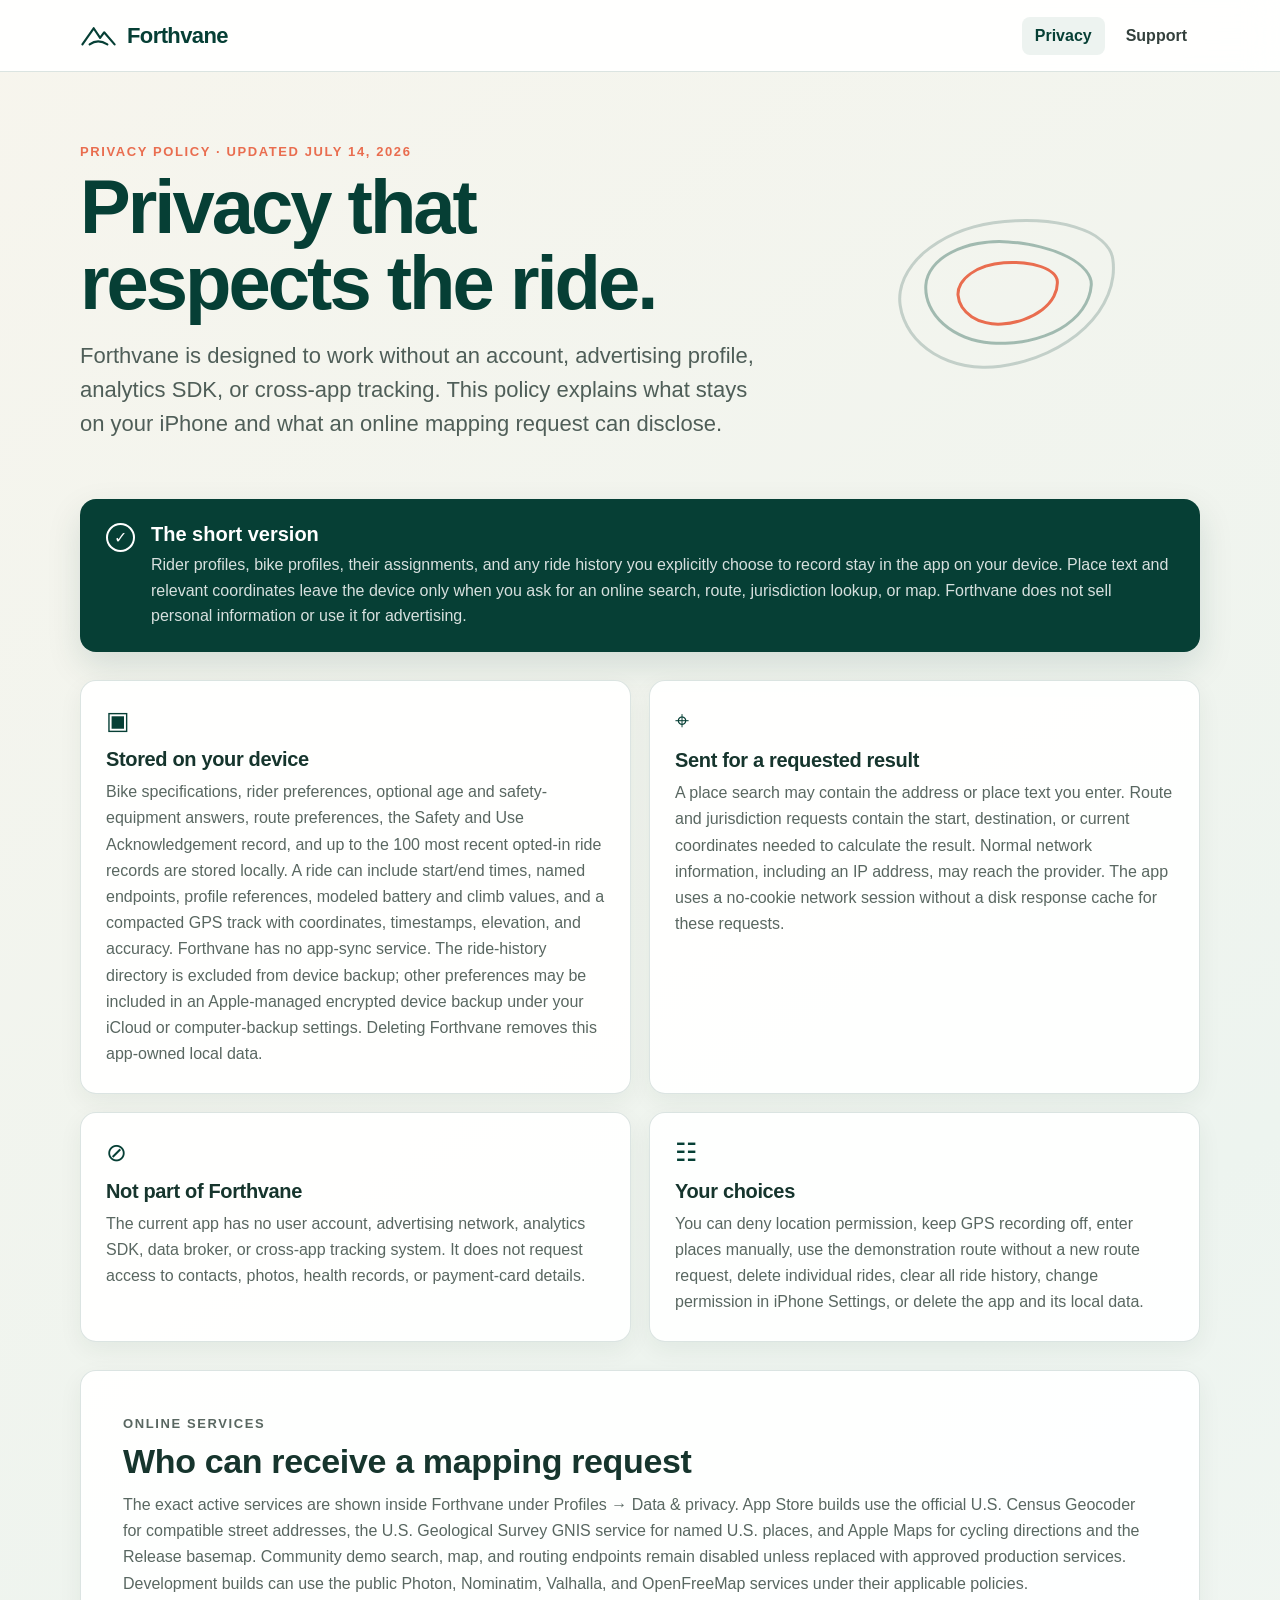
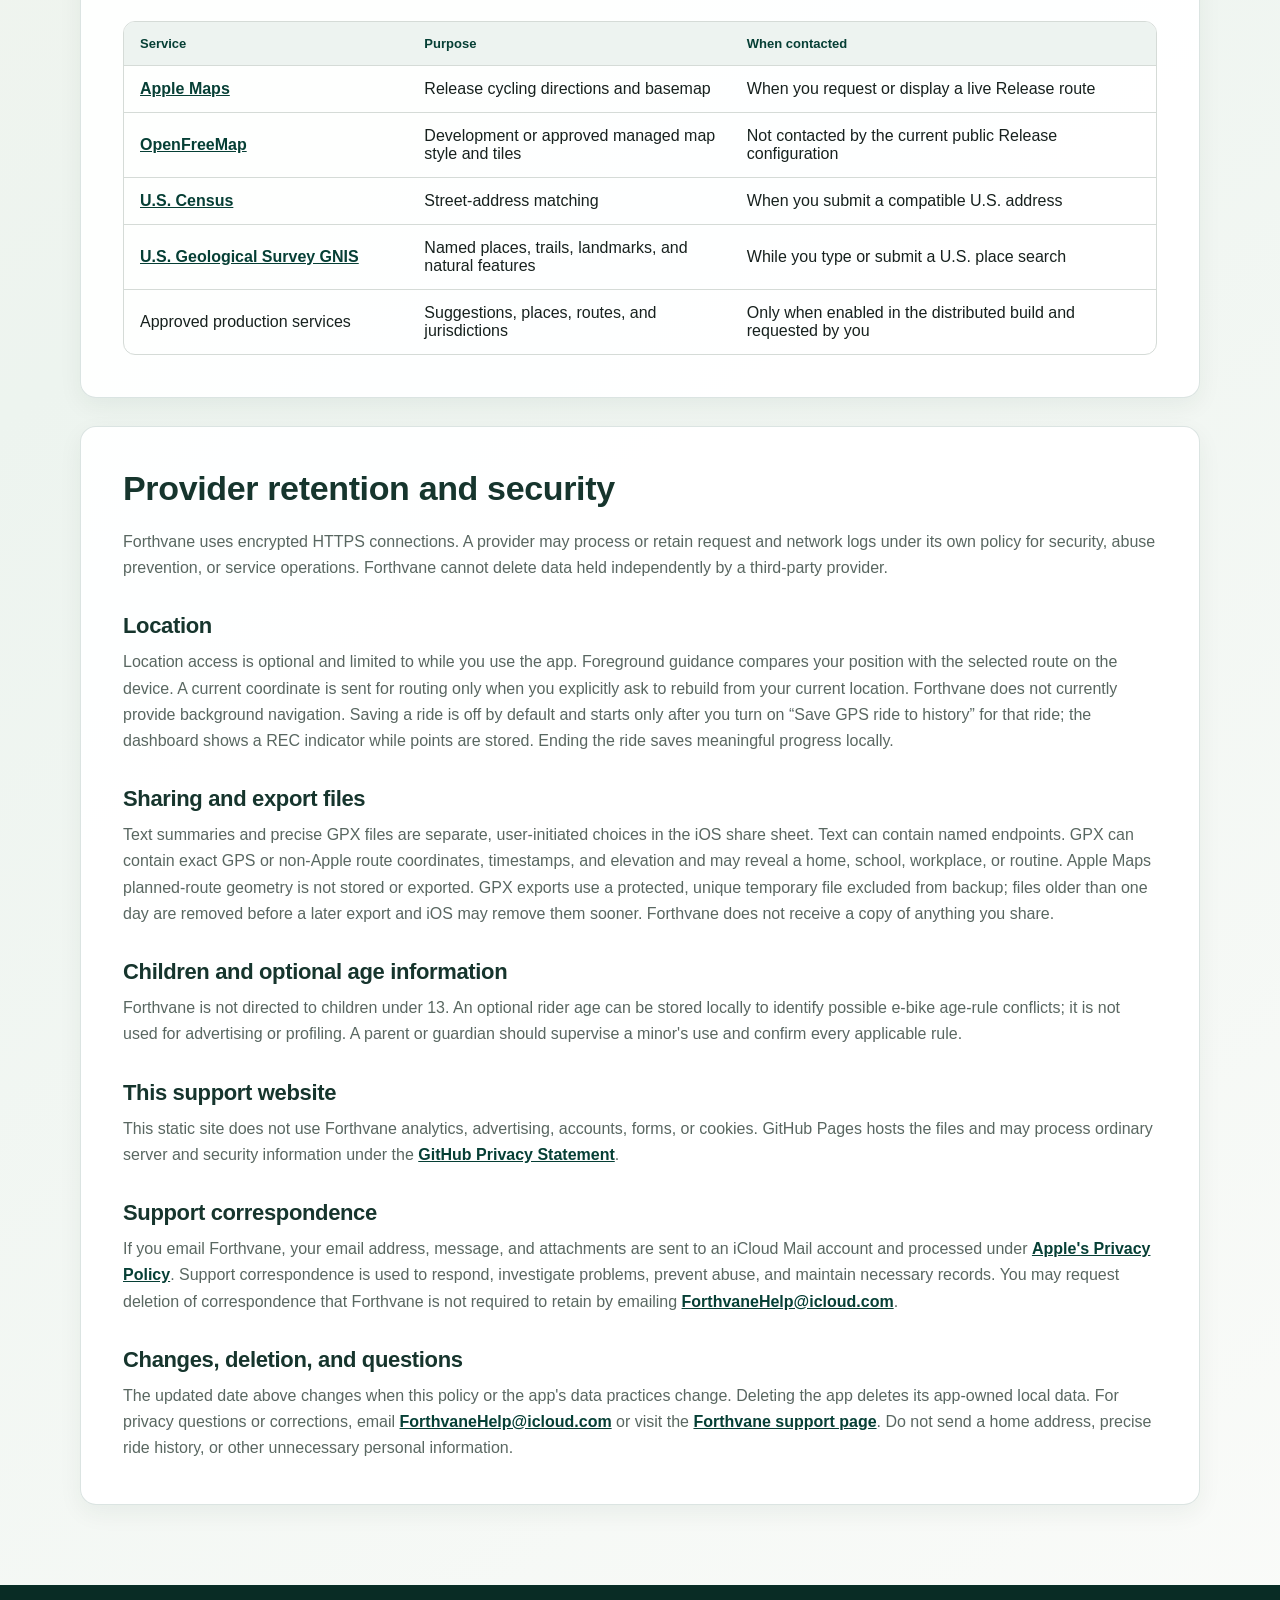
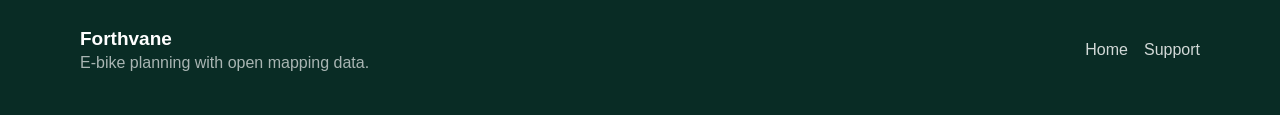
==== commit e50b3457: "Update privacy policy for ride history and Release maps" ====
--- a/privacy/index.html
+++ b/privacy/index.html
@@ -27,7 +27,7 @@
     <main class="page-shell">
       <section class="hero">
         <div>
-          <p class="eyebrow">Privacy policy · Updated July 13, 2026</p>
+          <p class="eyebrow">Privacy policy · Updated July 14, 2026</p>
           <h1>Privacy that respects the ride.</h1>
           <p class="hero-copy">
             Forthvane is designed to work without an account, advertising profile, analytics SDK,
@@ -43,8 +43,9 @@
         <div>
           <h2>The short version</h2>
           <p>
-            Bike and rider settings stay on your device. Place text and relevant coordinates leave
-            the device only when you request an online search, route, jurisdiction lookup, or map.
+            Rider profiles, bike profiles, their assignments, and any ride history you explicitly
+            choose to record stay in the app on your device. Place text and relevant coordinates leave
+            the device only when you ask for an online search, route, jurisdiction lookup, or map.
             Forthvane does not sell personal information or use it for advertising.
           </p>
         </div>
@@ -56,10 +57,13 @@
           <h2>Stored on your device</h2>
           <p>
             Bike specifications, rider preferences, optional age and safety-equipment answers,
-            route preferences, saved-route state, and the Safety and Use Acknowledgement record are
-            stored locally. The acknowledgement record contains its revision, UTC completion time,
-            app version, build number, and locale identifier; it is not transmitted or synchronized.
-            Deleting Forthvane removes this app-owned local data.
+            route preferences, the Safety and Use Acknowledgement record, and up to the 100 most recent
+            opted-in ride records are stored locally. A ride can include start/end times, named endpoints,
+            profile references, modeled battery and climb values, and a compacted GPS track with coordinates,
+            timestamps, elevation, and accuracy. Forthvane has no app-sync service. The ride-history
+            directory is excluded from device backup; other preferences may be included in an Apple-managed
+            encrypted device backup under your iCloud or computer-backup settings. Deleting Forthvane removes
+            this app-owned local data.
           </p>
         </article>
         <article class="card">
@@ -69,6 +73,7 @@
             A place search may contain the address or place text you enter. Route and jurisdiction
             requests contain the start, destination, or current coordinates needed to calculate the
             result. Normal network information, including an IP address, may reach the provider.
+            The app uses a no-cookie network session without a disk response cache for these requests.
           </p>
         </article>
         <article class="card">
@@ -84,9 +89,9 @@
           <span class="card-icon" aria-hidden="true">☷</span>
           <h2>Your choices</h2>
           <p>
-            You can deny location permission, enter places manually, use the included demonstration
-            route without requesting a new route, change permission in iPhone Settings, or delete the
-            app and its local profile data.
+            You can deny location permission, keep GPS recording off, enter places manually, use the
+            demonstration route without a new route request, delete individual rides, clear all ride
+            history, change permission in iPhone Settings, or delete the app and its local data.
           </p>
         </article>
       </div>
@@ -96,13 +101,11 @@
         <h2>Who can receive a mapping request</h2>
         <p>
           The exact active services are shown inside Forthvane under Profiles → Data &amp; privacy.
-          OpenFreeMap supplies the visible basemap for open-data and demonstration routes. Apple Maps
-          supplies live cycling directions and the Apple map used to display those directions when a
-          separately approved open-data routing service is not configured. The official U.S. Census
-          Geocoder may be used for compatible U.S. street addresses, and the U.S. Geological Survey
-          GNIS service may be used for named U.S. places. Public App Store builds do not use the
-          community Nominatim, Photon, or Valhalla demo servers. A future release may use explicitly
-          configured production services, but this policy will be updated before that build is distributed.
+          App Store builds use the official U.S. Census Geocoder for compatible street addresses,
+          the U.S. Geological Survey GNIS service for named U.S. places, and Apple Maps for cycling
+          directions and the Release basemap. Community demo search, map, and routing endpoints remain
+          disabled unless replaced with approved production services. Development builds can use the
+          public Photon, Nominatim, Valhalla, and OpenFreeMap services under their applicable policies.
         </p>
 
         <div class="provider-table" role="table" aria-label="Mapping provider purposes">
@@ -110,10 +113,10 @@
             <span role="columnheader">Service</span><span role="columnheader">Purpose</span><span role="columnheader">When contacted</span>
           </div>
           <div role="row">
-            <a role="cell" href="https://openfreemap.org/privacy/">OpenFreeMap</a><span role="cell">Map style and tiles</span><span role="cell">While displaying the map</span>
+            <a role="cell" href="https://www.apple.com/legal/privacy/data/en/apple-maps/">Apple Maps</a><span role="cell">Release cycling directions and basemap</span><span role="cell">When you request or display a live Release route</span>
           </div>
           <div role="row">
-            <a role="cell" href="https://www.apple.com/legal/privacy/data/en/apple-maps/">Apple Maps</a><span role="cell">Cycling directions and Apple route map</span><span role="cell">When you request or rebuild an Apple Maps route and while that route map is displayed</span>
+            <a role="cell" href="https://openfreemap.org/privacy/">OpenFreeMap</a><span role="cell">Development or approved managed map style and tiles</span><span role="cell">Not contacted by the current public Release configuration</span>
           </div>
           <div role="row">
             <a role="cell" href="https://geocoding.geo.census.gov/geocoder/">U.S. Census</a><span role="cell">Street-address matching</span><span role="cell">When you submit a compatible U.S. address</span>
@@ -139,7 +142,18 @@
           Location access is optional and limited to while you use the app. Foreground guidance compares
           your position with the selected route on the device. A current coordinate is sent for routing
           only when you explicitly ask to rebuild from your current location. Forthvane does not
-          currently provide background navigation.
+          currently provide background navigation. Saving a ride is off by default and starts only after
+          you turn on “Save GPS ride to history” for that ride; the dashboard shows a REC indicator while
+          points are stored. Ending the ride saves meaningful progress locally.
+        </p>
+        <h2>Sharing and export files</h2>
+        <p>
+          Text summaries and precise GPX files are separate, user-initiated choices in the iOS share
+          sheet. Text can contain named endpoints. GPX can contain exact GPS or non-Apple route coordinates,
+          timestamps, and elevation and may reveal a home, school, workplace, or routine. Apple Maps
+          planned-route geometry is not stored or exported. GPX exports use a protected, unique temporary
+          file excluded from backup; files older than one day are removed before a later export and iOS may
+          remove them sooner. Forthvane does not receive a copy of anything you share.
         </p>
         <h2>Children and optional age information</h2>
         <p>
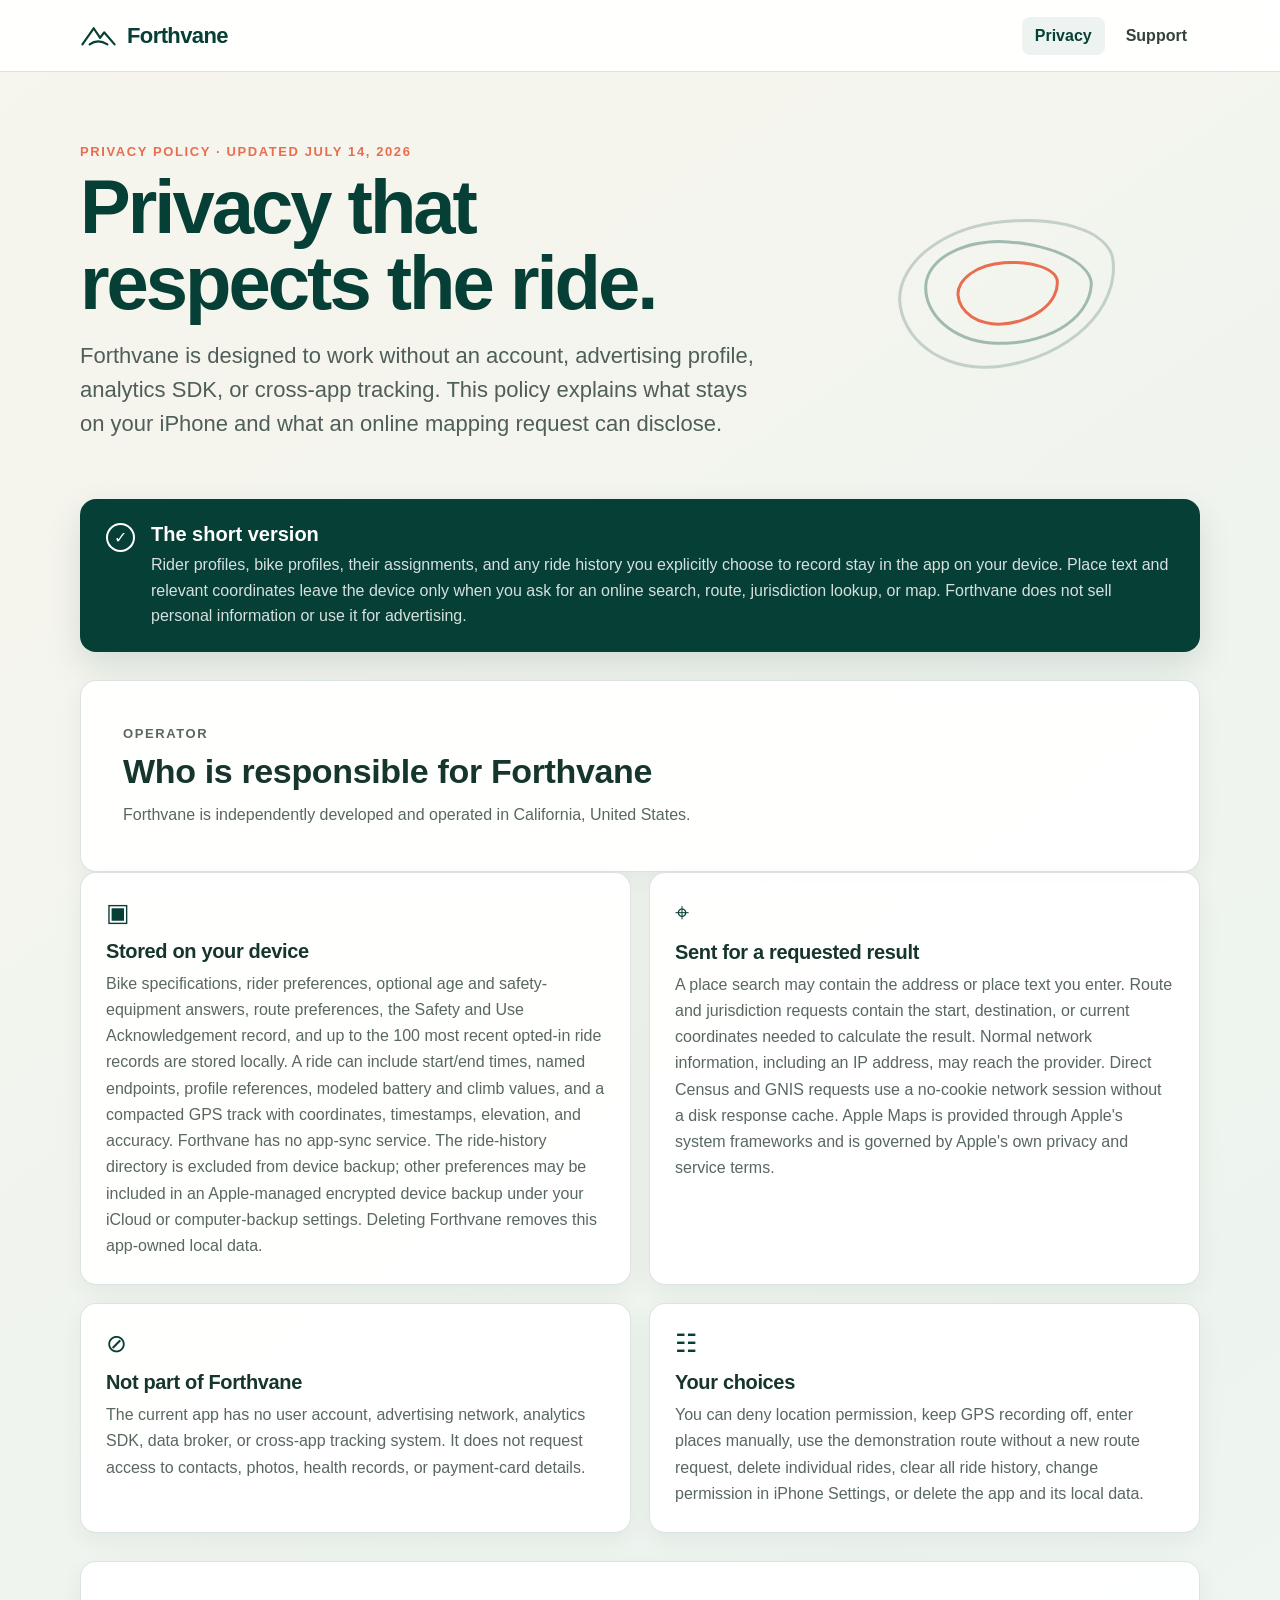
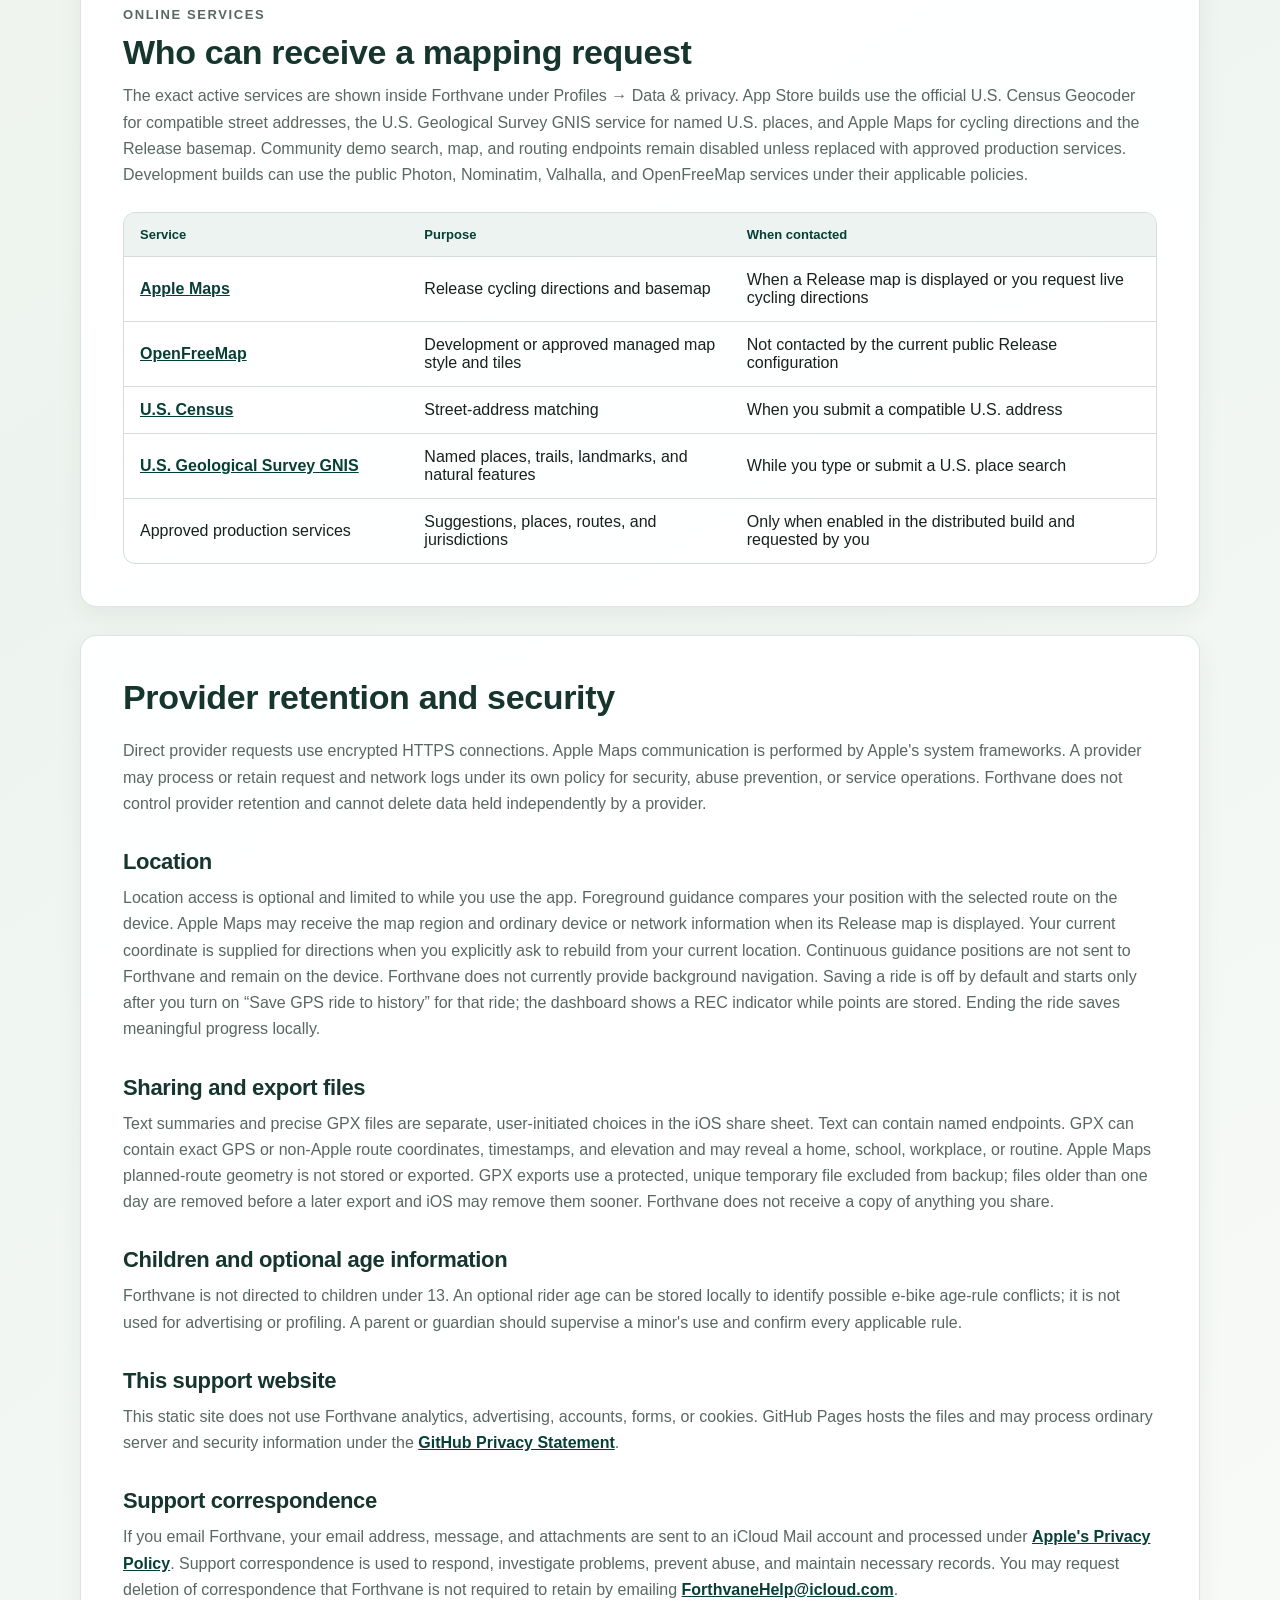
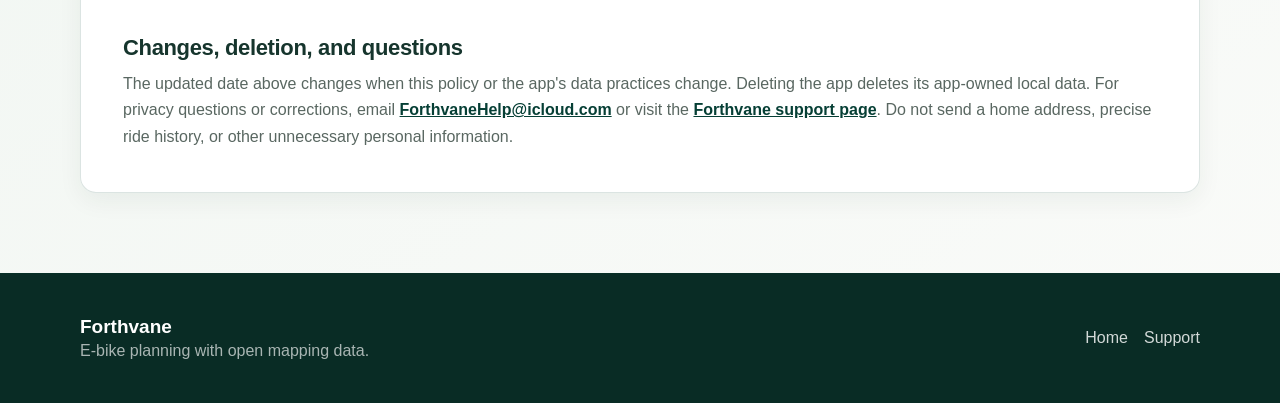
==== commit a231b749: "Remove personal identity from Forthvane support pages" ====
--- a/privacy/index.html
+++ b/privacy/index.html
@@ -51,6 +51,12 @@
         </div>
       </section>
 
+      <section class="prose-section">
+        <p class="kicker">Operator</p>
+        <h2>Who is responsible for Forthvane</h2>
+        <p>Forthvane is independently developed and operated in California, United States.</p>
+      </section>
+
       <div class="card-grid">
         <article class="card">
           <span class="card-icon" aria-hidden="true">▣</span>
@@ -73,7 +79,9 @@
             A place search may contain the address or place text you enter. Route and jurisdiction
             requests contain the start, destination, or current coordinates needed to calculate the
             result. Normal network information, including an IP address, may reach the provider.
-            The app uses a no-cookie network session without a disk response cache for these requests.
+            Direct Census and GNIS requests use a no-cookie network session without a disk response
+            cache. Apple Maps is provided through Apple's system frameworks and is governed by Apple's
+            own privacy and service terms.
           </p>
         </article>
         <article class="card">
@@ -113,7 +121,7 @@
             <span role="columnheader">Service</span><span role="columnheader">Purpose</span><span role="columnheader">When contacted</span>
           </div>
           <div role="row">
-            <a role="cell" href="https://www.apple.com/legal/privacy/data/en/apple-maps/">Apple Maps</a><span role="cell">Release cycling directions and basemap</span><span role="cell">When you request or display a live Release route</span>
+            <a role="cell" href="https://www.apple.com/legal/privacy/data/en/apple-maps/">Apple Maps</a><span role="cell">Release cycling directions and basemap</span><span role="cell">When a Release map is displayed or you request live cycling directions</span>
           </div>
           <div role="row">
             <a role="cell" href="https://openfreemap.org/privacy/">OpenFreeMap</a><span role="cell">Development or approved managed map style and tiles</span><span role="cell">Not contacted by the current public Release configuration</span>
@@ -133,16 +141,19 @@
       <section class="prose-section stacked-prose">
         <h2>Provider retention and security</h2>
         <p>
-          Forthvane uses encrypted HTTPS connections. A provider may process or retain request and
-          network logs under its own policy for security, abuse prevention, or service operations.
-          Forthvane cannot delete data held independently by a third-party provider.
+          Direct provider requests use encrypted HTTPS connections. Apple Maps communication is
+          performed by Apple's system frameworks. A provider may process or retain request and network
+          logs under its own policy for security, abuse prevention, or service operations. Forthvane
+          does not control provider retention and cannot delete data held independently by a provider.
         </p>
         <h2>Location</h2>
         <p>
           Location access is optional and limited to while you use the app. Foreground guidance compares
-          your position with the selected route on the device. A current coordinate is sent for routing
-          only when you explicitly ask to rebuild from your current location. Forthvane does not
-          currently provide background navigation. Saving a ride is off by default and starts only after
+          your position with the selected route on the device. Apple Maps may receive the map region and
+          ordinary device or network information when its Release map is displayed. Your current coordinate
+          is supplied for directions when you explicitly ask to rebuild from your current location.
+          Continuous guidance positions are not sent to Forthvane and remain on the device. Forthvane does
+          not currently provide background navigation. Saving a ride is off by default and starts only after
           you turn on “Save GPS ride to history” for that ride; the dashboard shows a REC indicator while
           points are stored. Ending the ride saves meaningful progress locally.
         </p>
